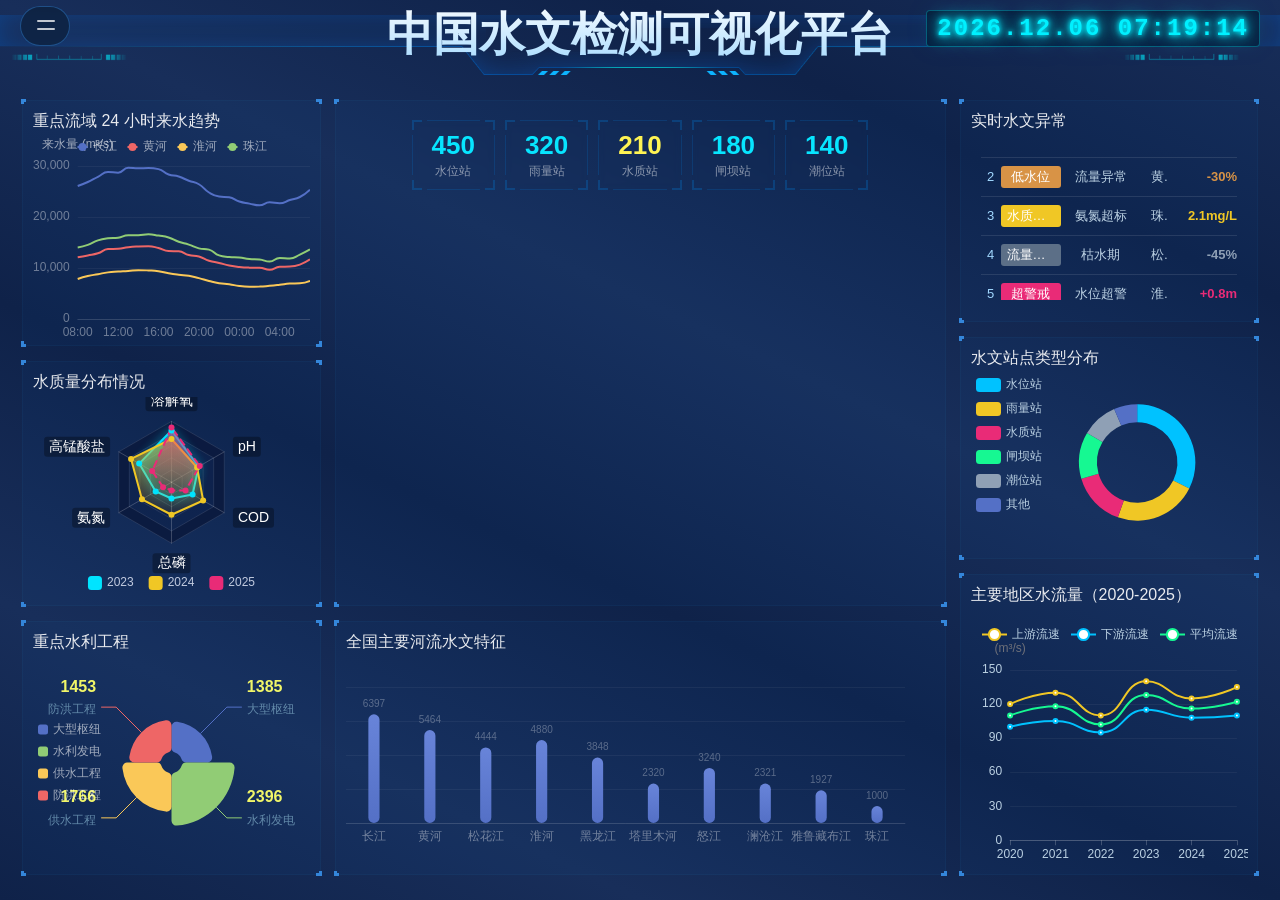
==== src/main/resources/static/index/index.html @ 94a5b851 "全部页面耦合完的项目内容" ====
﻿<!doctype html>
<html>

<head>
    <meta charset="utf-8">
    <meta content="width=device-width, initial-scale=1, maximum-scale=1.2, user-scalable=no" name="viewport">
    <meta http-equiv="X-UA-Compatible" content="IE=edge" />
    <title>中国水文检测可视化平台</title>


        <link rel="stylesheet" href="css/style.css">
</head>
        <body>
<!--            <div class="videobg style1">-->
<!--                <video id="video" src="images/2.mp4" style="width: 100%; height:100%;" autoplay=""-->
<!--                       muted="" loop=""></video>-->
<!--            </div>-->

            <div class="head">
                <h1>中国水文检测可视化平台</h1>
                <!-- Top-left collapsible nav (horizontal) -->
                <div class="dash-nav" aria-label="Dashboard navigation">
                    <input id="dashNavToggle" type="checkbox" />
                    <span></span>
                    <span></span>

                <ul>
                    <li><a href="../waterproject/waterproject.html" data-title="水利工程" title="水利工程" aria-label="水利工程"><span class="nav-icon">🏗️</span><span class="nav-text">水利工程</span></a></li>
                    <li><a href="../waterlevel/waterlevel.html" data-title="水位动态监测" title="水位动态监测" aria-label="水位动态监测"><span class="nav-icon">🌊</span><span class="nav-text">水位动态监测</span></a></li>
                    <li><a href="../prediction/prediction.html" data-title="水位测模型" title="AI预测模型" aria-label="水位预测模型"><span class="nav-icon">🤖</span><span class="nav-text">水位预测</span></a></li>
                    <li><a href="../floodcontrol/Flood_Control_And_Drought_Relief.html" data-title="防汛抗旱" title="防汛抗旱" aria-label="防汛抗旱"><span class="nav-icon">🛡️</span><span class="nav-text">防汛抗旱</span></a></li>
                </ul>
                </div>

                <div class="time" id="time">2024.12.12 12:00:00</div>
            </div>
            <div class="mainbox">
                <div id="map_container"></div>
                <ul class="clearfix" style="height: 100%;">
                    <li>
                        <div class="boxall " style="height: calc(33% - 15px)">
                            <div class="tit01">
                                重点流域 24 小时来水趋势
                                
                            </div>
                            <div class="boxnav" id="echarts1"></div>
                            <div class="boxfoot"></div>
                        </div>
                        <div class="boxall " style="height: calc(33% - 15px);">
                            <div class="tit01">水质量分布情况</div>
                            <div class="boxnav" id="leida"></div>
                            <div class="boxfoot"></div>
                        </div>
                        <div class="boxall " style="height: calc(34% - 15px);">
                            <div class="tit01">重点水利工程</div>
                            <div class="boxnav" id="echarts3"></div>
                            <div class="boxfoot"></div>
                        </div>
                    </li>
                    <li>
                        <div class="boxall " style="height: calc(66% - 15px); padding: 0;">
                            <div class="boxnav" id="map" style="height: 100%"></div>
                            <div class="boxfoot"></div>
                        </div>

                        <div class="boxall " style="height: calc(34% - 15px);">
                            <div class="tit01">全国主要河流水文特征</div>
                            <div class="boxnav" id="echarts4"></div>
                            <div class="boxfoot"></div>
                        </div>
                    </li>
<!-- 右侧（三个水文模块） -->
<li>
    <!-- 1. 实时水文异常TOP5 -->
    <div class="boxall" style="height: calc(30% - 15px);">
        <div class="tit01">实时水文异常</div>
        <div class="boxnav" style="padding: 15px 10px; overflow: hidden;">
            <div id="anomaly-scroll" class="anomaly-scroll">
            <ul class="top5-ul" id="anomaly-list">
                <!-- 动态填充或静态示例 -->
                <li>
                    <span>1</span>
                    <span class="badge badge-red">↑超警戒</span>
                    <span>水位超警</span>
                    <span>长江汉口站</span>
                    <span class="text-red">+1.52m</span>
                </li>
                <li>
                    <span>2</span>
                    <span class="badge badge-orange">低水位</span>
                    <span>流量异常</span>
                    <span>黄河下游</span>
                    <span class="text-orange">-30%</span>
                </li>
                <li>
                    <span>3</span>
                    <span class="badge badge-yellow">水质超标</span>
                    <span>氨氮超标</span>
                    <span>珠江广州段</span>
                    <span class="text-yellow">2.1mg/L</span>
                </li>
                <li>
                    <span>4</span>
                    <span class="badge badge-gray">流量异常</span>
                    <span>枯水期</span>
                    <span>松花江哈尔滨</span>
                    <span class="text-gray">-45%</span>
                </li>
                <li>
                    <span>5</span>
                    <span class="badge badge-red">↑超警戒</span>
                    <span>水位超警</span>
                    <span>淮河蚌埠</span>
                    <span class="text-red">+0.8m</span>
                </li>
            </ul>
        </div>
        </div>
        <div class="boxfoot"></div>
    </div>

    <!-- 2. 全国水文站点类型分布（高度不变） -->
    <div class="boxall" style="height: calc(30% - 15px);">
        <div class="tit01">水文站点类型分布</div>
        <div class="boxnav" id="huaxing"></div>
        <div class="boxfoot"></div>
    </div>

    <!-- 3. 主要地区水流量（高度增加） -->
    <div class="boxall" style="height: calc(40% - 15px);">
        <div class="tit01">主要地区水流量（2020-2025）</div>
        <div class="boxnav" id="zhexian"></div>
        <div class="boxfoot"></div>
    </div>
</li>

                    
                </ul>
            </div>

            <div class="datatime">
                <ul>
                    <li class="card">
                        <div class="card-arrow">
                            <span></span><span></span><span></span><span></span>
                        </div>
                        <p class="count-waterlevel">0</p><span>水位站</span>
                    </li>
                    <li class="card">
                        <div class="card-arrow">
                            <span></span><span></span><span></span><span></span>
                        </div>
                        <p class="count-rain">0</p><span>雨量站</span>
                    </li>
                    <li class="card">
                        <div class="card-arrow">
                            <span></span><span></span><span></span><span></span>
                        </div>
                        <p class="count-quality">0</p><span>水质站</span>
                    </li>
                    <li class="card">
                        <div class="card-arrow">
                            <span></span><span></span><span></span><span></span>
                        </div>
                        <p class="count-gate">0</p><span>闸坝站</span>
                    </li>
                    <li class="card">
                        <div class="card-arrow">
                            <span></span><span></span><span></span><span></span>
                        </div>
                        <p class="count-tide">0</p><span>潮位站</span>
                    </li>
                </ul>
            </div>
            <script type="text/javascript" src="js/jquery.js"></script>
            <script type="text/javascript" src="js/echarts.min.js"></script>
            <script type="text/javascript" src="js/jquery.liMarquee.js"></script>
            <script src="https://webapi.amap.com/maps?v=2.0&key=acfabaedbc77135c1d7665a5c46faee2&plugin=AMap.DistrictSearch"></script>
            <script type="text/javascript" src="js/js.js"></script>
            <script>
                var t = null;
                var hs
                var ms
                var ss
                var dd
                t = setTimeout(time, 1000); //開始运行
                function time() {
                    clearTimeout(t); //清除定时器
                    dt = new Date();
                    var y = dt.getFullYear();
                    var mt = dt.getMonth() + 1;
                    var day = dt.getDate();
                    var h = dt.getHours(); //获取时
                    var m = dt.getMinutes(); //获取分
                    var s = dt.getSeconds(); //获取秒
                    var t = null;
                    document.getElementById("time").innerHTML = y + "." + Appendzero(mt) + "." + Appendzero(day) + " " + Appendzero(h) + ":" + Appendzero(m) + ":" + Appendzero(s) + "";
                    hs = Appendzero(h)
                    ms = Appendzero(m)
                    ss = Appendzero(s)
                    dd = dt.getDate();
                    function Appendzero(obj) {
                        if (obj < 10) return "0" + "" + obj;
                        else return obj;
                    }
                    t = setTimeout(time, 1000); //设定定时器,循环运行
                }

                // 站点数量由 js/js.js 中 stationTypeData 统一维护，并同步到顶部卡片与“全国水文站点类型分布”模块
// 实时水文异常：滚动播放（向上滚动）
                $(function () {
                    var $box = $('#anomaly-scroll');
                    if ($box.length) {
                        // 防止重复初始化
                        if ($box.hasClass('str_wrap')) {
                            try { $box.liMarquee('destroy'); } catch (e) {}
                        }
                        $box.liMarquee({
                            direction: 'up',
                            loop: -1,
                            scrolldelay: 0,
                            scrollamount: 25,
                            circular: true,
                            drag: true,
                            runshort: true,
                            hoverstop: true
                        });
                    }
                });




                var data = [
                    { name: "成都", val: "415", longitude: "104.019034", latitude: "30.609582" },
                    { name: "东莞", val: "339", longitude: "113.749981", latitude: "23.025519" },
                    { name: "杭州", val: "362", longitude: "120.166582", latitude: "30.323511" },
                    { name: "厦门", val: "377", longitude: "118.087028", latitude: "24.482183" },
                    { name: "深圳", val: "415", longitude: "114.059658", latitude: "21.545662" },
                    { name: "沈阳", val: "155", longitude: "123.470974", latitude: "41.682243" },
                    { name: "西安", val: "260", longitude: "108.926983", latitude: "34.322" },
                    { name: "重庆", val: "195", longitude: "106.54589", latitude: "29.54482" },
                    { name: "广州", val: "0", longitude: "113.271429", latitude: "23.135336" },
                    { name: "郑州", val: "0", longitude: "113.631416", latitude: "34.75344" },
                    { name: "宁波", val: "0", longitude: "121.630844", latitude: "29.866069" },
                    { name: "苏州", val: "0", longitude: "120.592412", latitude: "31.303565" },
                    { name: "武汉", val: "0", longitude: "114.311586", latitude: "30.598467" },
                    { name: "济南", val: "0", longitude: "117.126399", latitude: "36.656554" },
                    { name: "福州", val: "0", longitude: "119.30347", latitude: "26.080429" },
                    { name: "合肥", val: "0", longitude: "117.233441", latitude: "31.826578" },
                    { name: "青岛", val: "0", longitude: "120.389458", latitude: "36.072227" },
                    { name: "南京", val: "0", longitude: "118.802422", latitude: "32.064652" },
                    { name: "天津", val: "0", longitude: "117.208091", latitude: "39.091103" },
                ]
                //11天数据
                // 来水趋势数据由 renderBasinInflowTrend() 动态生成

                

                var mychart1 = echarts.init(document.getElementById('echarts1'));
                var mychart2 = echarts.init(document.getElementById('leida'));
                var mychart3 = echarts.init(document.getElementById('echarts3'));
                var mychart4 = echarts.init(document.getElementById('echarts4'));


                // 重点流域 24 小时来水趋势（长江/黄河/淮河/珠江）
function buildLast24HoursLabels() {
    const labels = [];
    const now = new Date();
    // 对齐到整点
    now.setMinutes(0, 0, 0);
    for (let i = 23; i >= 0; i--) {
        const t = new Date(now.getTime() - i * 60 * 60 * 1000);
        const hh = String(t.getHours()).padStart(2, '0');
        labels.push(hh + ':00');
    }
    return labels;
}

// 生成一组“来水量”演示数据（接入真实接口时，用接口返回的 24 点数组替换即可）
function generateInflowSeries(base, amplitude) {
    const arr = [];
    for (let i = 0; i < 24; i++) {
        const wave = Math.sin((i / 24) * Math.PI * 2) * amplitude;
        const noise = (Math.random() - 0.5) * amplitude * 0.25;
        const v = Math.max(0, Math.round(base + wave + noise));
        arr.push(v);
    }
    return arr;
}

function renderBasinInflowTrend() {
    const xData = buildLast24HoursLabels();

    option1.legend.data = ['长江', '黄河', '淮河', '珠江'];
    option1.xAxis.data = xData;

    option1.yAxis.name = '来水量 (m³/s)';
    option1.yAxis.nameTextStyle = { color: 'rgba(255,255,255,.6)' };
    option1.yAxis.axisLabel = { textStyle: { color: 'rgba(255,255,255,.4)', fontSize: 12 } };

    // 演示数据（你接入真实数据后，把下面 4 行替换为接口返回值即可）
    option1.series[0].name = '长江';
    option1.series[0].data = generateInflowSeries(26000, 3500);

    option1.series[1].name = '黄河';
    option1.series[1].data = generateInflowSeries(12000, 2200);

    option1.series[2].name = '淮河';
    option1.series[2].data = generateInflowSeries(8000, 1600);

    option1.series[3].name = '珠江';
    option1.series[3].data = generateInflowSeries(14000, 2600);

    mychart1.setOption(option1);
}

renderBasinInflowTrend();
// 如需定时刷新（演示）：建议 1-5 分钟一次
// setInterval(renderBasinInflowTrend, 60 * 1000);

// 水质量分布情况（雷达图）
var optionLeida = {
    color: ['#00E4FF', '#F0C725', '#E92B77'],
    tooltip: {
        trigger: 'item',
        backgroundColor: 'rgba(12, 26, 63, 0.9)',
        borderColor: '#00E4FF',
        textStyle: { color: '#fff' }
    },
    legend: {
        show: true,
        bottom: 5,
        itemWidth: 14,
        itemHeight: 14,
        itemGap: 15,
        textStyle: { color: '#c1cadf', fontSize: 12 },
        data: ['2023', '2024', '2025']
    },
    radar: {
        radius: '60%',
        center: ['50%', '42%'],
        nameGap: 10,
        indicator: [
            { name: '溶解氧', max: 10 },
            { name: '高锰酸盐', max: 15 },
            { name: '氨氮', max: 5 },
            { name: '总磷', max: 1.5 },
            { name: 'COD', max: 30 },
            { name: 'pH', max: 14 }
        ],
        name: {
            textStyle: {
                color: '#fff',
                backgroundColor: 'rgba(0,0,0,0.3)',
                borderRadius: 3,
                padding: [3, 5],
                fontSize: 14
            }
        },
        splitArea: {
            show: true,
            areaStyle: { color: ['rgba(12, 26, 63, 0.9)', 'rgba(12, 26, 63, 0.7)', 'rgba(12, 26, 63, 0.5)', 'rgba(12, 26, 63, 0.3)'] }
        },
        splitLine: { lineStyle: { color: 'rgba(255, 255, 255, 0.1)', width: 1 } },
        axisLine: { lineStyle: { color: 'rgba(255, 255, 255, 0.2)' } }
    },
    series: [{
        name: '水质量分布',
        type: 'radar',
        symbol: 'circle',
        symbolSize: 6,
        data: [
            {
                value: [8.5, 9.2, 1.5, 0.4, 12, 7.2],
                name: '2023',
                areaStyle: {
                    normal: {
                        color: new echarts.graphic.LinearGradient(0, 0, 0, 1, [
                            { offset: 0, color: 'rgba(0, 228, 255, 0.8)' },
                            { offset: 1, color: 'rgba(0, 228, 255, 0.1)' }
                        ])
                    }
                },
                lineStyle: { normal: { color: '#00E4FF', width: 2, shadowColor: '#00E4FF', shadowBlur: 10 } }
            },
            {
                value: [7.1, 11.5, 2.8, 0.8, 18, 6.8],
                name: '2024',
                areaStyle: {
                    normal: {
                        color: new echarts.graphic.LinearGradient(0, 0, 0, 1, [
                            { offset: 0, color: 'rgba(240, 199, 37, 0.8)' },
                            { offset: 1, color: 'rgba(240, 199, 37, 0.1)' }
                        ])
                    }
                },
                lineStyle: { normal: { color: '#F0C725', width: 2 } }
            },
            {
                value: [9.0, 5.5, 0.8, 0.2, 8, 7.5],
                name: '2025',
                areaStyle: {
                    normal: {
                        color: new echarts.graphic.LinearGradient(0, 0, 0, 1, [
                            { offset: 0, color: 'rgba(233, 43, 119, 0.8)' },
                            { offset: 1, color: 'rgba(233, 43, 119, 0.1)' }
                        ])
                    }
                },
                lineStyle: { normal: { color: '#E92B77', width: 2, type: 'dashed' } }
            }
        ]
    }]
};

mychart2.setOption(optionLeida);

// 套餐消费分布

                option2.series[0].data = [
                    { value: 1385, name: '大型枢纽' },
                    { value: 2396, name: '水利发电' },
                    { value: 1766, name: '供水工程' },
                    { value: 1453, name: '防洪工程' },
                ]
                mychart3.setOption(option2);

                // 全国主要河流水文特征
                option4.xAxis.data = ["长江", "黄河", "松花江", "淮河", "黑龙江", "塔里木河", "怒江", "澜沧江", "雅鲁藏布江", "珠江"]

                // tooltip 扩展信息
                var riverMeta4 = [
                {
                                "流域面积": "180万km²",
                                "年径流量": "9776亿m³",
                                "年均流量": "30480m³/s",
                                "主要支流": "49条"
                },
                {
                                "流域面积": "79.5万km²",
                                "年径流量": "580亿m³",
                                "年均流量": "1840m³/s",
                                "主要支流": "220条"
                },
                {
                                "流域面积": "55.72万km²",
                                "年径流量": "762亿m³",
                                "年均流量": "2530m³/s",
                                "主要支流": "86条"
                },
                {
                                "流域面积": "27万km²",
                                "年径流量": "621亿m³",
                                "年均流量": "1110m³/s",
                                "主要支流": "21条"
                },
                {
                                "流域面积": "89.1万km²",
                                "年径流量": "3465亿m³",
                                "年均流量": "10900m³/s",
                                "主要支流": "221条"
                },
                {
                                "流域面积": "19.8万km²",
                                "年径流量": "205亿m³",
                                "年均流量": "650m³/s",
                                "主要支流": "144条"
                },
                {
                                "流域面积": "13.78万km²",
                                "年径流量": "689亿m³",
                                "年均流量": "2185m³/s",
                                "主要支流": "6条"
                },
                {
                                "流域面积": "16.5万km²",
                                "年径流量": "740亿m³",
                                "年均流量": "2410m³/s",
                                "主要支流": "41条"
                },
                {
                                "流域面积": "24万km²",
                                "年径流量": "1654亿m³",
                                "年均流量": "5240m³/s",
                                "主要支流": "5条"
                },
                {
                                "流域面积": "44.2万km²",
                                "年径流量": "3360亿m³",
                                "年均流量": "10650m³/s",
                                "主要支流": "6条"
                }
];

                option4.tooltip = option4.tooltip || {};
                option4.tooltip.formatter = function (params) {
                    // params: axis trigger -> array
                    var p = params && params[0] ? params[0] : params;
                    var idx = (p && p.dataIndex != null) ? p.dataIndex : 0;
                    var name = p && p.name != null ? p.name : (option4.xAxis.data[idx] || '');
                    var length = (p && p.value != null) ? p.value : '-';
                    var info = riverMeta4[idx] || {};
                    return name
                        + '<br/>长度：' + length+'km'
                        + '<br/>流域面积：' + (info['流域面积'] ?? '—')
                        + '<br/>年径流量：' + (info['年径流量'] ?? '—')
                        + '<br/>年均流量：' + (info['年均流量'] ?? '—')
                        + '<br/>主要支流：' + (info['主要支流'] ?? '—');
                };
                option4.series[0].data = [6397, 5464, 4444, 4880, 3848, 2320, 3240, 2321, 1927, 1000]
                mychart4.setOption(option4);

                window.addEventListener("resize", function () {
                    mychart1.resize();
                    mychart2.resize();
                    mychart3.resize();
                    mychart4.resize();
                });

                //初始化地图
                var map = new AMap.Map('map', {
                    zoom: 4,
                    viewMode: '3D',
                    pitch: 20,
                    mapStyle: "amap://styles/darkblue",
                    skyColor: '#151516',
                    features: ['bg', 'road', 'point'],
                    center: [105.266234, 37.473396],
                });





                // --- 添加 OpenWeatherMap 实时降雨瓦片图层 ---
var owmApiKey = '363f246a3b84b81cfa755afa1e607e03';  // 和当前页面相同的免费API Key

var rainLayer = new AMap.TileLayer({
    getTileUrl: function(x, y, z) {
        return 'https://tile.openweathermap.org/map/precipitation/' + z + '/' + x + '/' + y + '.png?appid=' + owmApiKey;
    },
    zIndex: 10,          // 确保在行政区划之上，但低于其他标注
    opacity: 0.4,       // 透明度适中，避免遮挡太多
    tileSize: 256
});

// 将降雨图层添加到地图
rainLayer.setMap(map);

// --- 添加降雨图例（和当前页面一致） ---
addRainLegend();

// 辅助函数：添加降雨图例
function addRainLegend() {
    var legendHtml = `
        <div class="rain-legend">
            <div class="legend-title">实时降雨量 (mm/h)</div>
            <div class="legend-item"><span style="background:#00bfff"></span> 小雨 (0.1 ~ 2)</div>
            <div class="legend-item"><span style="background:#00ff00"></span> 中雨 (2 ~ 8)</div>
            <div class="legend-item"><span style="background:#ffff00"></span> 大雨 (8 ~ 30)</div>
            <div class="legend-item"><span style="background:#ff8000"></span> 暴雨 (30 ~ 50)</div>
            <div class="legend-item"><span style="background:#ff0000"></span> 大暴雨 (>50)</div>
            <div class="legend-item"><span style="background:transparent"></span> 无雨</div>
        </div>
    `;
    // 避免重复添加
    if ($('#map .rain-legend').length === 0) {
        $('#map').append(legendHtml);  // 注意：这里用你的地图容器 ID，例如 #map
    }
}

                


// ============ Province click -> dashboard refresh (frontend only) ============
// Store polygons by province adcode so we can highlight the selected province.
var provincePolygonMap = {};   // { [adcode]: AMap.Polygon[] }
var selectedProvinceAdcode = null;

var provinceDefaultStyle = {
    fillOpacity: 0,
    strokeColor: '#0091ea',
    strokeWeight: 1,
    strokeOpacity: 0.6
};
var provinceHoverStyle = {
    fillOpacity: 0.4,
    strokeColor: '#ffffff',
    strokeWeight: 2,
    strokeOpacity: 0.9
};
var provinceSelectedStyle = {
    fillOpacity: 0.55,
    strokeColor: '#00e1ff',
    strokeWeight: 3,
    strokeOpacity: 1
};

function applyStyleToProvince(adcode, styleObj) {
    var list = provincePolygonMap[adcode] || [];
    for (var i = 0; i < list.length; i++) {
        list[i].setOptions(styleObj);
    }
}

function selectProvince(adcode, provinceName) {
    if (!adcode) return;

    // reset previous selection
    if (selectedProvinceAdcode && selectedProvinceAdcode !== adcode) {
        applyStyleToProvince(selectedProvinceAdcode, provinceDefaultStyle);
    }

    selectedProvinceAdcode = adcode;
    applyStyleToProvince(adcode, provinceSelectedStyle);

    // Trigger the right-side modules refresh (handled by frontend calling backend API)
    if (window.ProvinceDashboard && typeof window.ProvinceDashboard.loadProvinceData === 'function') {
        window.ProvinceDashboard.loadProvinceData({ adcode: adcode, name: provinceName });
    } else {
        console.warn('ProvinceDashboard.loadProvinceData not found (js/js.js not patched or not loaded).');
    }
}
// ============================================================================

// 1. 初始化行政区查询对象（保持不变）
var districtSearch = new AMap.DistrictSearch({
    subdistrict: 1,  // 返回下一级行政区
    extensions: 'all',
    level: 'country'
});

// 2. 查询中国，获取所有省份
districtSearch.search('中华人民共和国', function(status, result) {
    if (status === 'complete') {
        var provinces = result.districtList[0].districtList || [];
        console.log('总共获取到 ' + provinces.length + ' 个省级行政区');

        var index = 0;
        function loadNextProvince() {
            if (index >= provinces.length) {
                console.log('所有省份加载完成');
                return;
            }

            var provinceName = provinces[index].name;
            console.log('正在加载：' + provinceName + ' (' + (index+1) + '/' + provinces.length + ')');

            drawProvince(provinceName, function(success) {
                index++;
                // 每加载完一个，等待 800ms ~ 1200ms 再请求下一个（避免限流）
                setTimeout(loadNextProvince, success ? 800 : 2000); // 失败时等更久
            });
        }

        // 开始加载
        loadNextProvince();
    } else {
        console.error('获取全国省份列表失败', status, result);
    }
});

// 3. 绘制单个省份（增加错误处理和回调）
function drawProvince(provinceName, callback) {
    var provSearch = new AMap.DistrictSearch({
        subdistrict: 0,
        extensions: 'all',
        level: 'province'
    });

    provSearch.search(provinceName, function(status, result) {
        var success = false;

        if (status === 'complete' && result.districtList && result.districtList.length > 0) {
            var bounds = result.districtList[0].boundaries;
            if (bounds && bounds.length > 0) {
                for (var i = 0; i < bounds.length; i++) {
                    var adcode = (result.districtList[0] && result.districtList[0].adcode) ? result.districtList[0].adcode : '';
                    var polygon = new AMap.Polygon({
                        strokeWeight: 1,
                        path: bounds[i],
                        fillOpacity: 0,
                        fillColor: '#00e1ff',
                        strokeColor: '#0091ea',
                        strokeOpacity: 0.6,
                        bubble: true,
                        cursor: 'pointer'
                    });

                    // attach province identity for click + hover logic
                    polygon.setExtData({ adcode: adcode, name: provinceName });

                    // cache polygons of the same province
                    if (!provincePolygonMap[adcode]) provincePolygonMap[adcode] = [];
                    provincePolygonMap[adcode].push(polygon);

                    // 鼠标悬停发光效果（若已选中，则保持选中高亮）
                    polygon.on('mouseover', function(e) {
                        var ext = e.target.getExtData() || {};
                        if (ext.adcode && ext.adcode === selectedProvinceAdcode) {
                            e.target.setOptions(provinceSelectedStyle);
                        } else {
                            e.target.setOptions(provinceHoverStyle);
                        }
                    });

                    polygon.on('mouseout', function(e) {
                        var ext = e.target.getExtData() || {};
                        if (ext.adcode && ext.adcode === selectedProvinceAdcode) {
                            e.target.setOptions(provinceSelectedStyle);
                        } else {
                            e.target.setOptions(provinceDefaultStyle);
                        }
                    });

                    // 点击：选中省份 + 通知右侧模块刷新
                    polygon.on('click', function(e) {
                        var ext = e.target.getExtData() || {};
                        selectProvince(ext.adcode, ext.name);
                    });

                    map.add(polygon);
}
                success = true;
                console.log(provinceName + ' 加载成功');
            }
        } else {
            console.warn(provinceName + ' 加载失败:', status, result);
        }

        // 无论成功与否都执行回调
        if (callback) {
            callback(success);
        }
    });
}




            </script>
        </body>

</html>
---- src/main/resources/static/index/css/style.css ----
@charset "utf-8";
*{
	-webkit-box-sizing: border-box;
	-moz-box-sizing: border-box;
	box-sizing: border-box}
*,body{padding:0px;	margin:0px; }
body{ background: linear-gradient(25deg, #0f2249,#182e5a 20%,#0f2249 40%,#182e5a 60%,#0f2249 80%,#182e5a 100%);color:#fff; font-family:"PingFang SC","Lantinghei SC","Microsoft YaHei","HanHei SC","Helvetica Neue","Open Sans",Arial,"Hiragino Sans GB","微软雅黑",STHeiti,"WenQuanYi Micro Hei",SimSun,sans-serif; }
li{ list-style-type:none;}
i{ margin:0px; padding:0px; text-indent:0px;}
img{ border:none; max-width: 100%;}
a{ text-decoration:none; color:#399bff;}
a.active,a:focus{ outline:none!important; text-decoration:none;}
ol,ul,p,h1,h2,h3,h4,h5,h6{ padding:0; margin:0}
a:hover{ color:#06c; text-decoration: none!important}
i,em{font-style: normal;}

.clearfix:after, .clearfix:before {
	display: table;
	content: " "
}
 .clearfix:after {
	clear: both
}
.pulll_left{float:left;}
.pulll_right{float:right;}
/*谷哥滚动条样式*/
  ::-webkit-scrollbar {width:10px;height:5px;position:absolute}
  ::-webkit-scrollbar-thumb {background-color:#5bc0de; border-radius: 10px;}
  ::-webkit-scrollbar-track {background-color:transparent}

html,body {	width: 100%;height: 100%;margin: 0;	padding: 0;  overflow: hidden}
.videobg{ position: fixed;; width: 100%; height: 100%; left: 0; top: 0; 
background: #000;background:-webkit-radial-gradient(50% 10%,farthest-corner, #09152a 0%, #09152a 50%,#090d1b,#000);}
.videobg video{ object-fit: cover; filter:blur(2px); opacity: .05;filter: progid:DXImageTransform.Microsoft.Blur(PixelRadius='5'); position: relative; }

.time {
    position: absolute;
    right: 20px;
    top: 10px;
    font-family: "Courier New", Consolas, monospace; /* 等宽字体更科技 */
    font-size: 24px;                /* 保持原有大小感 */
    font-weight: bold;
    color: #00f0ff;                 /* 青色主调 */
    text-shadow: 
        0 0 5px #00f0ff,
        0 0 10px #00f0ff,
        0 0 20px #00f0ff,
        0 0 30px #00f0ff80;         /* 强烈霓虹辉光 */
    letter-spacing: 2px;            /* 字符间距更科幻 */
    padding: 4px 10px;
    border: 1px solid rgba(0, 240, 255, 0.3);
    border-radius: 4px;
    background: rgba(0, 20, 40, 0.6); /* 半透明深蓝底 */
    backdrop-filter: blur(4px);     /* 磨砂玻璃效果（现代浏览器支持） */
    animation: neonPulse 2.5s infinite alternate;
}

/* 呼吸辉光动画 */
@keyframes neonPulse {
    from {
        text-shadow: 
            0 0 5px #00f0ff,
            0 0 10px #00f0ff,
            0 0 20px #00f0ff,
            0 0 30px #00f0ff80;
        box-shadow: 0 0 10px rgba(0, 240, 255, 0.4);
    }
    to {
        text-shadow: 
            0 0 10px #00f0ff,
            0 0 20px #00f0ff,
            0 0 40px #00f0ff,
            0 0 60px #00f0ffaa;
        box-shadow: 0 0 20px rgba(0, 240, 255, 0.7);
    }
}
.head{ height:90px;  background: url(../images/title.png) no-repeat center center; background-size: 100% auto; position: relative; z-index: 12;}
.head h1{ color:#f6fbff; text-align: center; font-size: 46px; line-height:70px;  font-family: "Microsoft YaHei";display: flex; justify-content: center; align-items: center;
	background: linear-gradient(180deg,#fdfeff, #9fd8ff);background-size: cover;-webkit-background-clip: text;background-clip: text;-webkit-text-fill-color: transparent;text-fill-color: transparent;}
.head  span{ color:#a1d8ff; letter-spacing: 5px; font-weight: bold; text-align: center; font-size: 18px; position: absolute; width: 100%; left: 0; bottom: -8px; line-height: 1;}
.head img{ width: 50px; margin-right: 10px ;}
html,body{height: 100%;}
.mainbox{ height:calc(100% - 90px); padding: 10px;}
.mainbox>ul{ height: 100%; padding: 0 5px;}
.mainbox>ul>li{ float: left; padding: 0 7px;height: 100%;}
.mainbox>ul>li:nth-child(1){ width: 25%}
.mainbox>ul>li:nth-child(2){ width: 50%}
.mainbox>ul>li:nth-child(3){ width: 25%}

.boxall{ border: 1px solid rgba(52, 152, 218, 0.05); background: rgba(0, 104, 190, 0.05); padding:5px 10px 10px 10px; position: relative; margin-bottom: 15px; z-index: 12;}
.boxall:before,
.boxall:after{ position:absolute; width: .15rem; height: .15rem; content: "";  border-top: 3px solid #3486da; top: -2px;}
.boxall:before,.boxfoot:before{border-left: 3px solid #3486da;left:-2px;}
.boxall:after,.boxfoot:after{border-right: 3px solid #3486da; right: -2px;}

.boxnav { height: calc(100% - 26px);}
.boxfoot{ position:absolute; bottom: 0; width: 100%; left:0;}
.boxfoot:before,
.boxfoot:after{ position:absolute; width: .15rem; height: .15rem;  content: "";border-bottom:3px solid #3486da; bottom:-2px;}

.tit01{
	/* background: linear-gradient(to right,rgba(48,82,174,0),rgba(48,82,174, 0.1),rgba(48,82,174,0));  */
	color: rgba(255,255,255,.9); font-size:16px; padding: 0 ; line-height: 30px;position: relative; z-index: 12; display: flex; justify-content: space-between;}
/* 
 .tabs{ display: flex; }
 .tabs a{ display: flex; color: rgba(255,255,255,.55); font-size: 12px; margin-left: 10px; border-bottom: 1px solid transparent;}
 .tabs a.active{color: #38b3ff;  border-bottom: 1px solid #38b3ff;} */

 .titright{position: relative; }
.titright span{ font-size: 14px;color: rgba(255,255,255,.6); }
.titright div{  position: absolute;  background: #000; display: none; width: 150%; right: 0; border-radius: 5px;  padding: 10px;}
/* .titright:hover div{ display: block!important;} */
.titright div ul{ display: flex; flex-wrap: wrap;}
.titright div li{ cursor: pointer; border-bottom: 1px solid rgba(255,255,255,.1); font-size: 13px; width: 50%; text-align: center;}
.titright div li.active{ color: #399bff;}
 .map{ height: 100%;  position: relative;}
 
@media (max-width: 990px){
}
.markers span::after,
.markers span::before{ position: absolute;  content: "";background: rgba(0, 162, 255, 0.5); border-radius: 100px; transform: scale(0);opacity: 0;}

/* .markers::before {
    position: absolute;
    width: 10px;
    height: 10px;
    background: rgb(0, 162, 255);
    transform: rotate(45deg);
    content: "";
    bottom: -3px;
    left: calc(50% - 5px);
} */

.markers i{  font-size: 12px; font-style: normal;white-space: nowrap; position: relative; z-index: 100;}
.markers i:nth-child(2){ color: #fff;  font-size: 18px; line-height: 1; padding-bottom: 4px;;}
.markers span{ border-radius: 100px; width: 48px; height: 48px;  display: flex; flex-direction: column; justify-content: center; align-items: center; margin: 0 auto; 
	background: rgb(0, 162, 255);  position: relative;
}
.markers2{ pointer-events: none;}
.markers2 span{ width: 14px; height: 14px; background: none; border: 7px solid rgba(0, 153, 255, 0.75); pointer-events: none;}
.markers.active span::after{ width: 300%; height: 300%;animation: fadein 2s  infinite linear; }
.markers.active span::before{width:300%; height:300%;animation: fadein 2s 1s infinite linear;}
@keyframes fadein {
	0%{transform: scale(.33); opacity: 0;}
	50%{transform: scale(.66); opacity: 1;}
	100%{transform: scale(1); opacity: 0;}
   }
   .amap-logo,.amap-copyright{ display: none!important;}

   .datatime{ position: absolute; text-align: center; width: 50%; top: 120px; left: 25%; z-index: 1000; pointer-events: none;}
.datatime>p{ padding: 10px 0 0 0;}
.datatime ul { display: flex; justify-content: center;}

.datatime ul li{ padding: 10px 20px; margin: 0 5px;}
.datatime ul li span{ opacity: .5; font-size: 12px;}
.datatime ul li p{ font-size: 26px; font-family: Arial, Helvetica, sans-serif; font-weight: bold; color: #07e5ff;}
.datatime ul li:nth-child(3) p{ color: #fff453;}

:root {
	--bs-border-color: rgba(0, 134, 237, 0.5);
}
.card { margin-top: 15px;
	backdrop-filter: blur(3px);
	position: relative;
	border: none;
 }
 
 
 .card:after, .card:before {
	content: "";
	position: absolute;
 }
 .card:not(.border-0):before {
	left: 15px;
	right: 15px;
	top: 0;
	bottom: 0;
	border-top: 1px solid var(--bs-border-color);
	border-bottom: 1px solid var(--bs-border-color);
	opacity: .35; pointer-events: none;
 }
 .card:not(.border-0):after {
	top: 15px;
	bottom: 15px;
	left: 0;
	right: 0;
	opacity: .35;
	pointer-events: none;
	border-left: 1px solid var(--bs-border-color);
	border-right: 1px solid var(--bs-border-color);
 }
 
 .card .card-arrow {
	pointer-events: none;
	position: absolute;
	top: 0;
	left: 0;
	right: 0;
	bottom: 0;
 }
 .card .card-arrow span{ width: 10px; height: 10px; position: absolute;}
 .card .card-arrow span:nth-child(1){ left: 0; top: 0; border-left: 2px solid var(--bs-border-color); border-top: 2px solid var(--bs-border-color);}
 .card .card-arrow span:nth-child(2){ right: 0; top: 0; border-right: 2px solid var(--bs-border-color); border-top: 2px solid var(--bs-border-color);}
 .card .card-arrow span:nth-child(3){ left: 0; bottom: 0; border-left: 2px solid var(--bs-border-color); border-bottom: 2px solid var(--bs-border-color);}
 .card .card-arrow span:nth-child(4){ right: 0; bottom: 0; border-right: 2px solid var(--bs-border-color); border-bottom: 2px solid var(--bs-border-color);}
 
 .citylist{ overflow-y: scroll; margin-right: -10px; padding-right: 10px; display: none;}
 /* .citylist ul{display: none;}
 .citylist ul:first-child{display: block;} */
 .citylist li{ padding: 10px 0;}
 .citylist li p{ color: rgba(255,255,255,.8); font-size: 15px;}
 .citylist li span{font-size: 12px; opacity: .3;}
 .citylist li:nth-child(odd){ background: linear-gradient(to right,rgba(255,255,255,0),rgba(94, 182, 255, 0.05),rgba(255,255,255,0));}

 
/*Plugin CSS*/
.str_wrap {
	overflow:hidden;
	width:100%;
	position:relative;
	-moz-user-select: none;
	-khtml-user-select: none;
	user-select: none;  
	white-space:nowrap;
}


.str_move { 
	white-space:nowrap;
	position:absolute; 
	top:0; 
	left:0;
	cursor:move;
}
.str_move_clone {
	display:inline-block;
	vertical-align:top;
	position:absolute; 
	left:100%;
	top:0;
}
.str_vertical .str_move_clone {
	left:0;
	top:100%;
}
.str_down .str_move_clone {
	left:0;
	bottom:100%;
}
.str_vertical .str_move,
.str_down .str_move {
	white-space:normal;
	width:100%;
}
.str_static .str_move,
.no_drag .str_move,
.noStop .str_move{
	cursor:inherit;
}
.str_wrap img {
	max-width:none !important;	
}

.payment-time{
	padding-right: 10px;
}
/* 实时异常TOP5 样式 */
.top5-ul {
    list-style: none;
    padding: 0;
    margin: 0;
    font-size: 13px;
    color: #bad0e2;
}

.top5-ul li {
    display: flex;
    align-items: center;
    padding: 8px 0;
    border-bottom: 1px solid rgba(255,255,255,0.1);
    /* transition: background 0.3s; */
}

.top5-ul li:hover {
    background: rgba(94, 182, 255, 0.1);
}

.top5-ul li span {
    white-space: nowrap;
    overflow: hidden;
    text-overflow: ellipsis;
}

.top5-ul li span:nth-child(1) { width: 20px; text-align: center; color: #a1d8ff; }
.top5-ul li span:nth-child(2) { width: 60px; text-align: center; padding: 2px 6px; border-radius: 3px; color: #fff; }
.top5-ul li span:nth-child(3) { width: 80px; text-align: center; }
.top5-ul li span:nth-child(4) { flex: 1; padding: 0 10px; }
.top5-ul li span:nth-child(5) { width: 70px; text-align: right; font-weight: bold; }

/* 颜色类 */
.badge-red    { background: #e92b77; }
.badge-orange { background: #d89346; }
.badge-yellow { background: #f0c725; color: #333; }
.badge-gray   { background: #5c6f87; }
.text-red     { color: #e92b77; }
.text-orange  { color: #d89346; }
.text-yellow  { color: #f0c725; }
.text-gray    { color: #8fa0b5; }




/* 实时水文异常：滚动容器 */
.anomaly-scroll{height: 100%; overflow: hidden;}



/* 降雨图例样式 */
.rain-legend {
    position: absolute;
    bottom: 20px;
    right: 20px;
    background: rgba(13, 32, 60, 0.8);
    border: 1px solid #1c5ab3;
    padding: 10px;
    border-radius: 4px;
    color: #fff;
    font-size: 12px;
    z-index: 999; /* 确保在地图之上 */
    box-shadow: 0 0 10px rgba(0,0,0,0.5);
}

.legend-title {
    font-weight: bold;
    margin-bottom: 5px;
    color: #00c2ff;
    text-align: center;
}

.legend-item {
    display: flex;
    align-items: center;
    margin-bottom: 3px;
    line-height: 16px;
}

.legend-item span {
    display: inline-block;
    width: 30px;
    height: 12px;
    margin-right: 8px;
    border-radius: 2px;
}

/* ================================
   Left-top Horizontal Collapsible Navbar (Dashboard)
   ================================ */
.dash-nav{
  position: absolute;
  left: 20px;
  top: 6px;            /* 与 .time 的 top:10px 对齐 */
  z-index: 30;

  display: flex;
  align-items: center;
  justify-content: center;

  padding: 5px 10px;
  border-radius: 50px;
  background: rgba(13, 32, 60, 0.75);
  border: 1px solid rgba(52, 134, 218, 0.45);
  backdrop-filter: blur(6px);
}

/* 点击区域：透明 checkbox（沿用模版思路） */
.dash-nav input{
  width: 28px;
  height: 28px;
  cursor: pointer;
  opacity: 0;
}

/* 汉堡线条（两条 span） */
.dash-nav span{
  position: absolute;
  left: 16px;
  top: calc(50% - 6px);
  width: 18px;
  height: 2px;
  border-radius: 15px;
  background: rgba(255,255,255,0.75);
  pointer-events: none;
  transition: transform 0.3s ease-in-out, top 0.3s ease-in-out 0.3s;
}
.dash-nav span:nth-child(3){
  top: calc(50% + 2px);
}

/* 关键：横向伸缩（ul 宽度从 0 展开到固定宽度） */
.dash-nav ul{
  display: flex;
  align-items: center;
  justify-content: flex-start;
  gap: 0;
  padding: 0;

  width: 0;                 /* 收起时宽度为 0 */
  overflow: hidden;
  white-space: nowrap;
  transition: width 0.5s;
}

.dash-nav ul li{
  list-style: none;
  margin: 0;
}
.dash-nav ul li a{
  text-decoration: none;
  display: flex;
  align-items: center;
  justify-content: center;
  width: 28px;
  height: 28px;
  font-size: 18px;
  font-weight: 700;
  color: rgba(255,255,255,0.85);
  position: relative;
  line-height: 1;

  transition: transform 260ms cubic-bezier(.2,.8,.2,1), filter 260ms cubic-bezier(.2,.8,.2,1);
  will-change: transform;
}

/* 展开后只显示图标，名称用于悬浮提示 */
.dash-nav ul li a .nav-text{ display: none; }
.dash-nav ul li a .nav-icon{ display: inline-flex; align-items: center; justify-content: center; }

/* 悬浮显示页面名称（展开时把 ul 的 overflow 打开，避免被截断） */
.dash-nav ul li a[data-title]:hover::after{
  content: attr(data-title);
  position: absolute;
  top: calc(100% + 8px);
  left: 50%;
  transform: translateX(-50%);
  padding: 4px 8px;
  border-radius: 8px;
  background: rgba(13, 32, 60, 0.92);
  border: 1px solid rgba(52, 134, 218, 0.45);
  font-size: 12px;
  color: rgba(255,255,255,0.92);
  white-space: nowrap;
  z-index: 9999;
  pointer-events: none;
  box-shadow: 0 0 10px rgba(0,0,0,0.35);
}
.dash-nav ul li a[data-title]:hover::before{
  content: "";
  position: absolute;
  top: calc(100% + 2px);
  left: 50%;
  transform: translateX(-50%);
  width: 0;
  height: 0;
  border-left: 6px solid transparent;
  border-right: 6px solid transparent;
  border-bottom: 6px solid rgba(52, 134, 218, 0.45);
  z-index: 10000;
  pointer-events: none;
}

/* 修复：原有 .dash-nav span 样式会影响导航图标的 <span>，导致出现白色横杠 */
.dash-nav ul li a .nav-icon,
.dash-nav ul li a .nav-text{
  position: static;
  left: auto;
  top: auto;
  width: auto;
  height: auto;
  background: none;
  transform: none;
  transition: none;
}
.dash-nav ul li a:hover{
  color: #07e5ff;
}

/* 展开宽度：按 4 个按钮给到更合适的宽度（可再调） */
.dash-nav input:checked ~ ul{
  width: 220px;
  overflow: visible;
  justify-content: space-between;
  padding: 0 12px;
}

/* 展开后：汉堡变 X（沿用你模版的动画逻辑） */
.dash-nav input:checked ~ span:nth-child(2){
  top: calc(50% - 1px);
  transform: rotate(-45deg);
  background: #07e5ff;
  transition: top 0.3s ease-in-out, transform 0.3s ease-in-out 0.3s;
}
.dash-nav input:checked ~ span:nth-child(3){
  top: calc(50% - 1px);
  transform: rotate(45deg);
  background: #07e5ff;
  transition: top 0.3s ease-in-out, transform 0.3s ease-in-out 0.3s;
}

/* 窄屏兜底：避免撑爆 */
@media (max-width: 1200px){
  .dash-nav input:checked ~ ul{ width: 180px; }
  .dash-nav ul li a{ font-size: 14px; }
}


/* Q弹交互动效：鼠标覆盖/离开时有弹性反馈 */
.dash-nav ul li a:hover{
  transform: translateY(-2px) scale(1.12);
  filter: drop-shadow(0 6px 10px rgba(0,0,0,0.35));
}
.dash-nav ul li a:active{
  transform: translateY(0) scale(0.96);
  filter: drop-shadow(0 2px 6px rgba(0,0,0,0.25));
}
.dash-nav ul li a:focus-visible{
  outline: 2px solid rgba(52, 134, 218, 0.65);
  outline-offset: 2px;
  border-radius: 10px;
}

.dash-nav ul li a:hover .nav-icon{
  animation: navPop 420ms cubic-bezier(.2,.8,.2,1);
}

@keyframes navPop{
  0%   { transform: scale(1); }
  35%  { transform: scale(1.35); }
  65%  { transform: scale(0.95); }
  100% { transform: scale(1.12); }
}

/* 无动画偏好：尊重系统设置 */
@media (prefers-reduced-motion: reduce){
  .dash-nav ul li a{ transition: none !important; }
  .dash-nav ul li a:hover{ transform: none !important; filter: none !important; }
  .dash-nav ul li a:hover .nav-icon{ animation: none !important; }
}
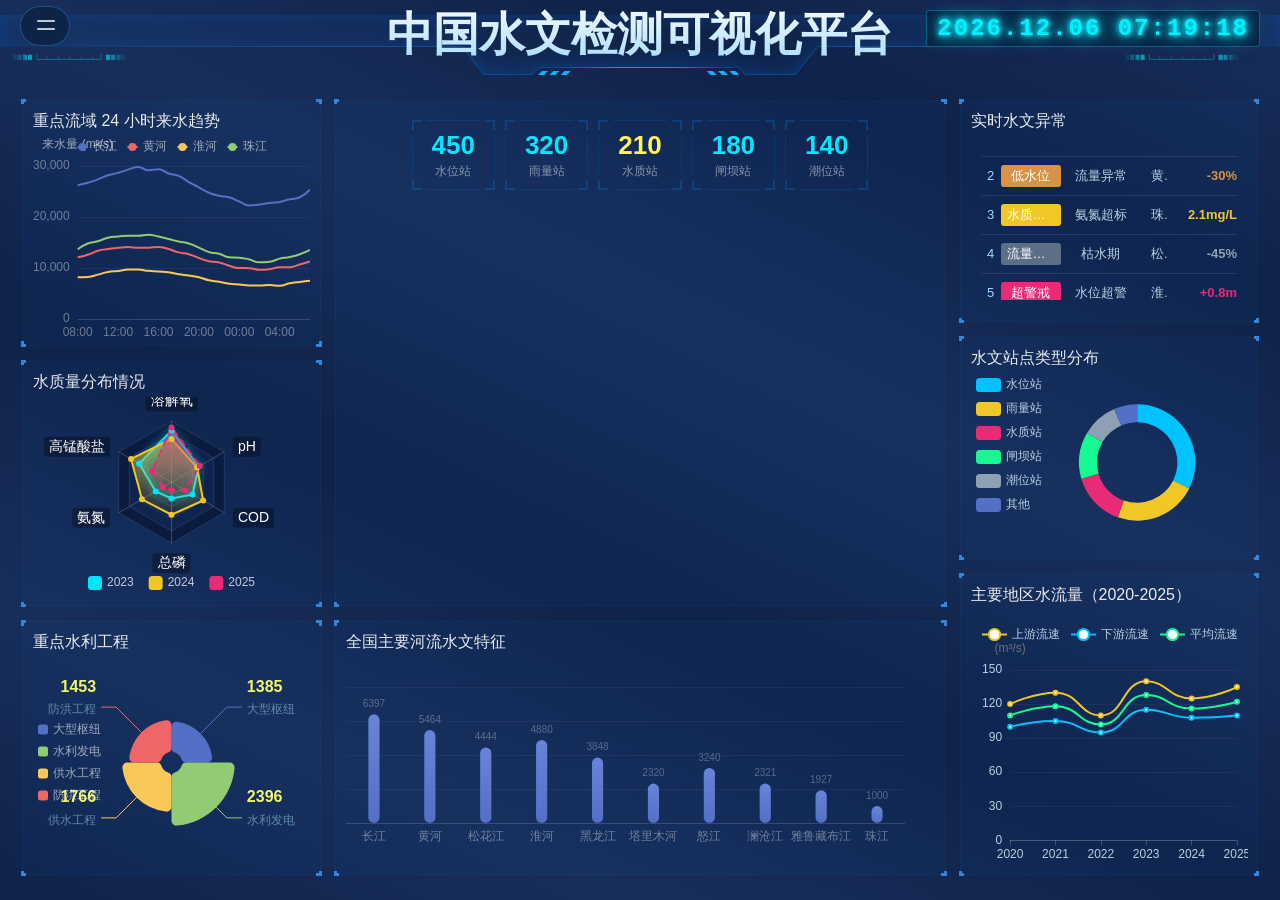
==== commit 3e973288: "index.html: 重构导航栏和地图交互组件 将独立导航栏整合至页面标题栏左侧，优化布局结构。使用 AMap.DistrictLayer 替代原有多边形绘制方案，提升地图省份选择交互性能。添加加载" ====
--- a/src/main/resources/static/index/index.html
+++ b/src/main/resources/static/index/index.html
@@ -175,7 +175,7 @@
             <script type="text/javascript" src="js/jquery.js"></script>
             <script type="text/javascript" src="js/echarts.min.js"></script>
             <script type="text/javascript" src="js/jquery.liMarquee.js"></script>
-            <script src="https://webapi.amap.com/maps?v=2.0&key=acfabaedbc77135c1d7665a5c46faee2&plugin=AMap.DistrictSearch"></script>
+            <script src="https://webapi.amap.com/maps?v=2.0&key=acfabaedbc77135c1d7665a5c46faee2&plugin=AMap.DistrictLayer"></script>
             <script type="text/javascript" src="js/js.js"></script>
             <script>
                 var t = null;
@@ -573,168 +573,139 @@
                 
 
 
-// ============ Province click -> dashboard refresh (frontend only) ============
-// Store polygons by province adcode so we can highlight the selected province.
-var provincePolygonMap = {};   // { [adcode]: AMap.Polygon[] }
 var selectedProvinceAdcode = null;
-
-var provinceDefaultStyle = {
-    fillOpacity: 0,
-    strokeColor: '#0091ea',
-    strokeWeight: 1,
-    strokeOpacity: 0.6
-};
-var provinceHoverStyle = {
-    fillOpacity: 0.4,
-    strokeColor: '#ffffff',
-    strokeWeight: 2,
-    strokeOpacity: 0.9
-};
-var provinceSelectedStyle = {
-    fillOpacity: 0.55,
-    strokeColor: '#00e1ff',
-    strokeWeight: 3,
-    strokeOpacity: 1
-};
-
-function applyStyleToProvince(adcode, styleObj) {
-    var list = provincePolygonMap[adcode] || [];
-    for (var i = 0; i < list.length; i++) {
-        list[i].setOptions(styleObj);
-    }
-}
-
-function selectProvince(adcode, provinceName) {
+var selectedProvinceName = null;
+var hoverProvinceAdcode = null;
+
+var distCountry = new AMap.DistrictLayer.Country({
+    zIndex: 11,
+    SOC: 'CHN',
+    depth: 1,
+    styles: {
+        'nation-stroke': '#0091ea',
+        'province-stroke': '#0091ea',
+        'stroke-width': 1,
+        'fill': [0, 0, 0, 0]
+    }
+});
+distCountry.setMap(map);
+
+var hoverLayer = new AMap.DistrictLayer.Province({
+    zIndex: 12,
+    adcode: ['110000'],
+    depth: 0,
+    styles: {
+        'province-stroke': '#ffffff',
+        'stroke-width': 2,
+        'fill': [0, 0, 0, 0.25]
+    }
+});
+hoverLayer.hide();
+hoverLayer.setMap(map);
+
+var selectedLayer = new AMap.DistrictLayer.Province({
+    zIndex: 13,
+    adcode: ['110000'],
+    depth: 0,
+    styles: {
+        'province-stroke': '#00e1ff',
+        'stroke-width': 3,
+        'fill': [0, 225, 255, 0.22]
+    }
+});
+selectedLayer.hide();
+selectedLayer.setMap(map);
+
+function pickProvinceByPixel(pixel, onPicked) {
+    if (!distCountry || typeof distCountry.getDistrictByContainerPos !== 'function') {
+        onPicked(null);
+        return;
+    }
+
+    var returned = null;
+    try {
+        returned = distCountry.getDistrictByContainerPos(pixel, function(err, data) {
+            if (data) onPicked(data);
+        });
+    } catch (e) {
+        returned = null;
+    }
+
+    if (returned) onPicked(returned);
+}
+
+function getProvinceInfoFromDistrictData(d) {
+    if (!d) return null;
+    var adcode = d.adcode || d.adcode_pro || null;
+    var name = d.NAME_CHN || d.name || d.NAME || null;
+    if (!adcode) return null;
+    return { adcode: String(adcode), name: name };
+}
+
+function setHoverProvince(adcode) {
+    if (!adcode) {
+        hoverProvinceAdcode = null;
+        hoverLayer.hide();
+        return;
+    }
+    if (selectedProvinceAdcode && adcode === selectedProvinceAdcode) {
+        hoverProvinceAdcode = null;
+        hoverLayer.hide();
+        return;
+    }
+    if (hoverProvinceAdcode === adcode) return;
+    hoverProvinceAdcode = adcode;
+    hoverLayer.setAdcode([adcode]);
+    hoverLayer.show();
+}
+
+function setSelectedProvince(adcode, name) {
     if (!adcode) return;
-
-    // reset previous selection
-    if (selectedProvinceAdcode && selectedProvinceAdcode !== adcode) {
-        applyStyleToProvince(selectedProvinceAdcode, provinceDefaultStyle);
-    }
-
     selectedProvinceAdcode = adcode;
-    applyStyleToProvince(adcode, provinceSelectedStyle);
-
-    // Trigger the right-side modules refresh (handled by frontend calling backend API)
-    if (window.ProvinceDashboard && typeof window.ProvinceDashboard.loadProvinceData === 'function') {
-        window.ProvinceDashboard.loadProvinceData({ adcode: adcode, name: provinceName });
-    } else {
-        console.warn('ProvinceDashboard.loadProvinceData not found (js/js.js not patched or not loaded).');
-    }
-}
-// ============================================================================
-
-// 1. 初始化行政区查询对象（保持不变）
-var districtSearch = new AMap.DistrictSearch({
-    subdistrict: 1,  // 返回下一级行政区
-    extensions: 'all',
-    level: 'country'
+    selectedProvinceName = name || null;
+    selectedLayer.setAdcode([adcode]);
+    selectedLayer.show();
+    hoverLayer.hide();
+}
+
+var hoverPickQueued = false;
+var hoverPickPixel = null;
+var requestAnimFrame = window.requestAnimationFrame || function(fn) { return setTimeout(fn, 16); };
+
+function queueHoverPick(pixel) {
+    hoverPickPixel = pixel;
+    if (hoverPickQueued) return;
+    hoverPickQueued = true;
+    requestAnimFrame(function() {
+        hoverPickQueued = false;
+        var px = hoverPickPixel;
+        hoverPickPixel = null;
+        if (!px) return;
+        pickProvinceByPixel(px, function(districtData) {
+            var info = getProvinceInfoFromDistrictData(districtData);
+            setHoverProvince(info ? info.adcode : null);
+        });
+    });
+}
+
+map.on('mousemove', function(e) {
+    queueHoverPick(e.pixel);
 });
 
-// 2. 查询中国，获取所有省份
-districtSearch.search('中华人民共和国', function(status, result) {
-    if (status === 'complete') {
-        var provinces = result.districtList[0].districtList || [];
-        console.log('总共获取到 ' + provinces.length + ' 个省级行政区');
-
-        var index = 0;
-        function loadNextProvince() {
-            if (index >= provinces.length) {
-                console.log('所有省份加载完成');
-                return;
-            }
-
-            var provinceName = provinces[index].name;
-            console.log('正在加载：' + provinceName + ' (' + (index+1) + '/' + provinces.length + ')');
-
-            drawProvince(provinceName, function(success) {
-                index++;
-                // 每加载完一个，等待 800ms ~ 1200ms 再请求下一个（避免限流）
-                setTimeout(loadNextProvince, success ? 800 : 2000); // 失败时等更久
-            });
-        }
-
-        // 开始加载
-        loadNextProvince();
-    } else {
-        console.error('获取全国省份列表失败', status, result);
-    }
+map.on('mouseout', function() {
+    setHoverProvince(null);
 });
 
-// 3. 绘制单个省份（增加错误处理和回调）
-function drawProvince(provinceName, callback) {
-    var provSearch = new AMap.DistrictSearch({
-        subdistrict: 0,
-        extensions: 'all',
-        level: 'province'
-    });
-
-    provSearch.search(provinceName, function(status, result) {
-        var success = false;
-
-        if (status === 'complete' && result.districtList && result.districtList.length > 0) {
-            var bounds = result.districtList[0].boundaries;
-            if (bounds && bounds.length > 0) {
-                for (var i = 0; i < bounds.length; i++) {
-                    var adcode = (result.districtList[0] && result.districtList[0].adcode) ? result.districtList[0].adcode : '';
-                    var polygon = new AMap.Polygon({
-                        strokeWeight: 1,
-                        path: bounds[i],
-                        fillOpacity: 0,
-                        fillColor: '#00e1ff',
-                        strokeColor: '#0091ea',
-                        strokeOpacity: 0.6,
-                        bubble: true,
-                        cursor: 'pointer'
-                    });
-
-                    // attach province identity for click + hover logic
-                    polygon.setExtData({ adcode: adcode, name: provinceName });
-
-                    // cache polygons of the same province
-                    if (!provincePolygonMap[adcode]) provincePolygonMap[adcode] = [];
-                    provincePolygonMap[adcode].push(polygon);
-
-                    // 鼠标悬停发光效果（若已选中，则保持选中高亮）
-                    polygon.on('mouseover', function(e) {
-                        var ext = e.target.getExtData() || {};
-                        if (ext.adcode && ext.adcode === selectedProvinceAdcode) {
-                            e.target.setOptions(provinceSelectedStyle);
-                        } else {
-                            e.target.setOptions(provinceHoverStyle);
-                        }
-                    });
-
-                    polygon.on('mouseout', function(e) {
-                        var ext = e.target.getExtData() || {};
-                        if (ext.adcode && ext.adcode === selectedProvinceAdcode) {
-                            e.target.setOptions(provinceSelectedStyle);
-                        } else {
-                            e.target.setOptions(provinceDefaultStyle);
-                        }
-                    });
-
-                    // 点击：选中省份 + 通知右侧模块刷新
-                    polygon.on('click', function(e) {
-                        var ext = e.target.getExtData() || {};
-                        selectProvince(ext.adcode, ext.name);
-                    });
-
-                    map.add(polygon);
-}
-                success = true;
-                console.log(provinceName + ' 加载成功');
-            }
-        } else {
-            console.warn(provinceName + ' 加载失败:', status, result);
-        }
-
-        // 无论成功与否都执行回调
-        if (callback) {
-            callback(success);
+map.on('click', function(e) {
+    pickProvinceByPixel(e.pixel, function(districtData) {
+        var info = getProvinceInfoFromDistrictData(districtData);
+        if (!info) return;
+        setSelectedProvince(info.adcode, info.name);
+        if (window.ProvinceDashboard && typeof window.ProvinceDashboard.loadProvinceData === 'function') {
+            window.ProvinceDashboard.loadProvinceData({ adcode: info.adcode, name: info.name });
         }
     });
-}
+});
 
 
 
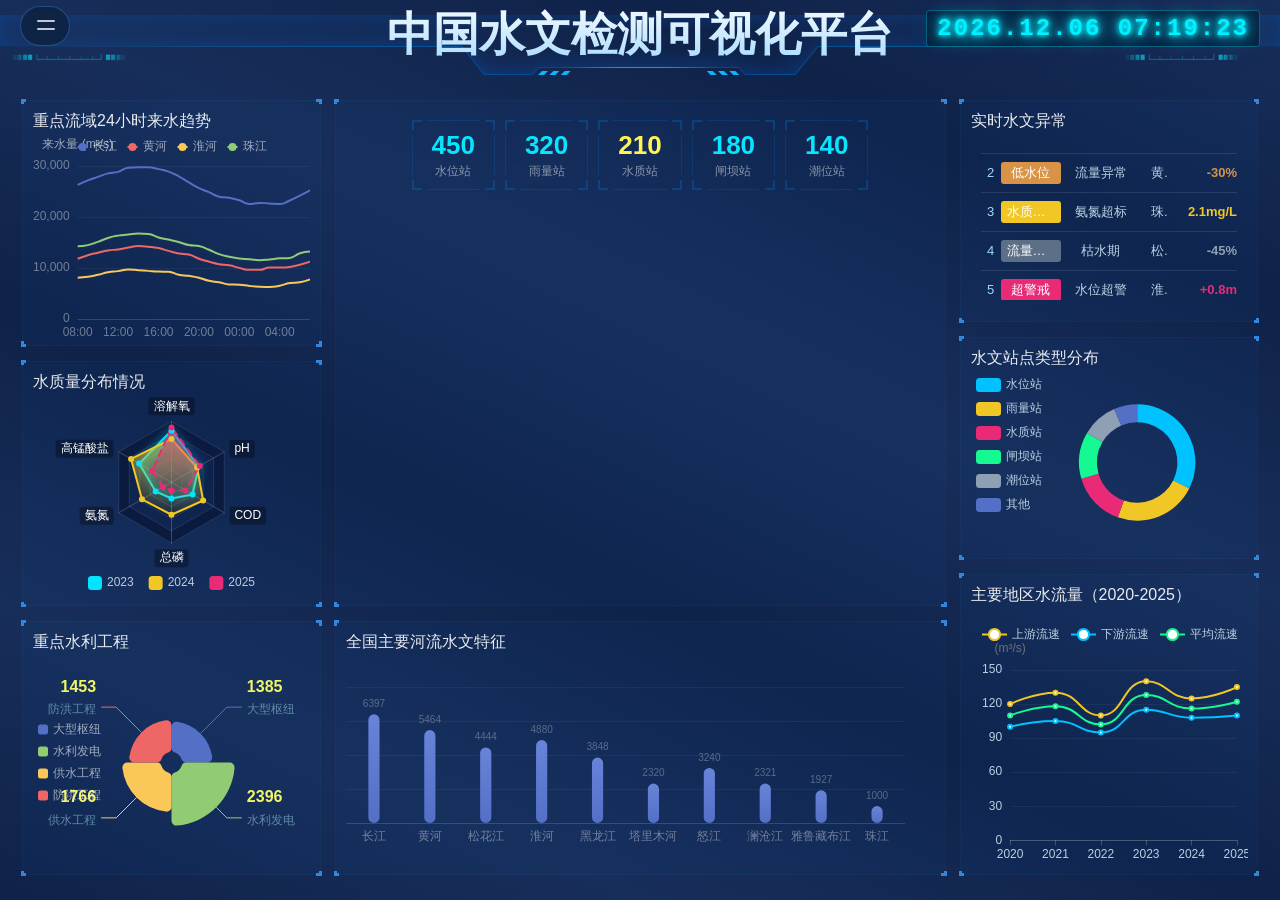
==== commit f784ae64: "防汛抗旱页面: 修复模式切换时资源数据更新问题 - 在modeSwitch.js中为updateResourcesForMode添加await确保异步完成 - 在resources.js中添加请求序列" ====
--- a/src/main/resources/static/index/index.html
+++ b/src/main/resources/static/index/index.html
@@ -8,552 +8,559 @@
     <title>中国水文检测可视化平台</title>
 
 
-        <link rel="stylesheet" href="css/style.css">
+    <link rel="stylesheet" href="css/style.css">
 </head>
-        <body>
+<body>
 <!--            <div class="videobg style1">-->
 <!--                <video id="video" src="images/2.mp4" style="width: 100%; height:100%;" autoplay=""-->
 <!--                       muted="" loop=""></video>-->
 <!--            </div>-->
 
-            <div class="head">
-                <h1>中国水文检测可视化平台</h1>
-                <!-- Top-left collapsible nav (horizontal) -->
-                <div class="dash-nav" aria-label="Dashboard navigation">
-                    <input id="dashNavToggle" type="checkbox" />
-                    <span></span>
-                    <span></span>
-
-                <ul>
-                    <li><a href="../waterproject/waterproject.html" data-title="水利工程" title="水利工程" aria-label="水利工程"><span class="nav-icon">🏗️</span><span class="nav-text">水利工程</span></a></li>
-                    <li><a href="../waterlevel/waterlevel.html" data-title="水位动态监测" title="水位动态监测" aria-label="水位动态监测"><span class="nav-icon">🌊</span><span class="nav-text">水位动态监测</span></a></li>
-                    <li><a href="../prediction/prediction.html" data-title="水位测模型" title="AI预测模型" aria-label="水位预测模型"><span class="nav-icon">🤖</span><span class="nav-text">水位预测</span></a></li>
-                    <li><a href="../floodcontrol/Flood_Control_And_Drought_Relief.html" data-title="防汛抗旱" title="防汛抗旱" aria-label="防汛抗旱"><span class="nav-icon">🛡️</span><span class="nav-text">防汛抗旱</span></a></li>
-                </ul>
+<div class="head">
+    <h1>中国水文检测可视化平台</h1>
+    <!-- Top-left collapsible nav (horizontal) -->
+    <div class="dash-nav" aria-label="Dashboard navigation">
+        <input id="dashNavToggle" type="checkbox" />
+        <span></span>
+        <span></span>
+
+        <ul>
+            <li><a href="../waterproject/waterproject.html" data-title="水利工程" title="水利工程" aria-label="水利工程"><span class="nav-icon">🏗️</span><span class="nav-text">水利工程</span></a></li>
+            <li><a href="../waterlevel/waterlevel.html" data-title="水位动态监测" title="水位动态监测" aria-label="水位动态监测"><span class="nav-icon">🌊</span><span class="nav-text">水位动态监测</span></a></li>
+            <li><a href="../prediction/prediction.html" data-title="水位预测" title="水位预测" aria-label="水位预测"><span class="nav-icon">🤖</span><span class="nav-text">水位预测</span></a></li>
+            <li><a href="../floodcontrol/Flood_Control_And_Drought_Relief.html" data-title="防汛抗旱" title="防汛抗旱" aria-label="防汛抗旱"><span class="nav-icon">🛡️</span><span class="nav-text">防汛抗旱</span></a></li>
+        </ul>
+    </div>
+
+    <div class="time" id="time">2024.12.12 12:00:00</div>
+</div>
+<div class="mainbox">
+    <div id="map_container"></div>
+    <ul class="clearfix" style="height: 100%;">
+        <li>
+            <div class="boxall " style="height: calc(33% - 15px)">
+                <div class="tit01">
+                    重点流域24小时来水趋势
+
                 </div>
-
-                <div class="time" id="time">2024.12.12 12:00:00</div>
-            </div>
-            <div class="mainbox">
-                <div id="map_container"></div>
-                <ul class="clearfix" style="height: 100%;">
-                    <li>
-                        <div class="boxall " style="height: calc(33% - 15px)">
-                            <div class="tit01">
-                                重点流域 24 小时来水趋势
-                                
-                            </div>
-                            <div class="boxnav" id="echarts1"></div>
-                            <div class="boxfoot"></div>
-                        </div>
-                        <div class="boxall " style="height: calc(33% - 15px);">
-                            <div class="tit01">水质量分布情况</div>
-                            <div class="boxnav" id="leida"></div>
-                            <div class="boxfoot"></div>
-                        </div>
-                        <div class="boxall " style="height: calc(34% - 15px);">
-                            <div class="tit01">重点水利工程</div>
-                            <div class="boxnav" id="echarts3"></div>
-                            <div class="boxfoot"></div>
-                        </div>
-                    </li>
-                    <li>
-                        <div class="boxall " style="height: calc(66% - 15px); padding: 0;">
-                            <div class="boxnav" id="map" style="height: 100%"></div>
-                            <div class="boxfoot"></div>
-                        </div>
-
-                        <div class="boxall " style="height: calc(34% - 15px);">
-                            <div class="tit01">全国主要河流水文特征</div>
-                            <div class="boxnav" id="echarts4"></div>
-                            <div class="boxfoot"></div>
-                        </div>
-                    </li>
-<!-- 右侧（三个水文模块） -->
-<li>
-    <!-- 1. 实时水文异常TOP5 -->
-    <div class="boxall" style="height: calc(30% - 15px);">
-        <div class="tit01">实时水文异常</div>
-        <div class="boxnav" style="padding: 15px 10px; overflow: hidden;">
-            <div id="anomaly-scroll" class="anomaly-scroll">
-            <ul class="top5-ul" id="anomaly-list">
-                <!-- 动态填充或静态示例 -->
-                <li>
-                    <span>1</span>
-                    <span class="badge badge-red">↑超警戒</span>
-                    <span>水位超警</span>
-                    <span>长江汉口站</span>
-                    <span class="text-red">+1.52m</span>
-                </li>
-                <li>
-                    <span>2</span>
-                    <span class="badge badge-orange">低水位</span>
-                    <span>流量异常</span>
-                    <span>黄河下游</span>
-                    <span class="text-orange">-30%</span>
-                </li>
-                <li>
-                    <span>3</span>
-                    <span class="badge badge-yellow">水质超标</span>
-                    <span>氨氮超标</span>
-                    <span>珠江广州段</span>
-                    <span class="text-yellow">2.1mg/L</span>
-                </li>
-                <li>
-                    <span>4</span>
-                    <span class="badge badge-gray">流量异常</span>
-                    <span>枯水期</span>
-                    <span>松花江哈尔滨</span>
-                    <span class="text-gray">-45%</span>
-                </li>
-                <li>
-                    <span>5</span>
-                    <span class="badge badge-red">↑超警戒</span>
-                    <span>水位超警</span>
-                    <span>淮河蚌埠</span>
-                    <span class="text-red">+0.8m</span>
-                </li>
-            </ul>
-        </div>
-        </div>
-        <div class="boxfoot"></div>
-    </div>
-
-    <!-- 2. 全国水文站点类型分布（高度不变） -->
-    <div class="boxall" style="height: calc(30% - 15px);">
-        <div class="tit01">水文站点类型分布</div>
-        <div class="boxnav" id="huaxing"></div>
-        <div class="boxfoot"></div>
-    </div>
-
-    <!-- 3. 主要地区水流量（高度增加） -->
-    <div class="boxall" style="height: calc(40% - 15px);">
-        <div class="tit01">主要地区水流量（2020-2025）</div>
-        <div class="boxnav" id="zhexian"></div>
-        <div class="boxfoot"></div>
-    </div>
-</li>
-
-                    
-                </ul>
-            </div>
-
-            <div class="datatime">
-                <ul>
-                    <li class="card">
-                        <div class="card-arrow">
-                            <span></span><span></span><span></span><span></span>
-                        </div>
-                        <p class="count-waterlevel">0</p><span>水位站</span>
-                    </li>
-                    <li class="card">
-                        <div class="card-arrow">
-                            <span></span><span></span><span></span><span></span>
-                        </div>
-                        <p class="count-rain">0</p><span>雨量站</span>
-                    </li>
-                    <li class="card">
-                        <div class="card-arrow">
-                            <span></span><span></span><span></span><span></span>
-                        </div>
-                        <p class="count-quality">0</p><span>水质站</span>
-                    </li>
-                    <li class="card">
-                        <div class="card-arrow">
-                            <span></span><span></span><span></span><span></span>
-                        </div>
-                        <p class="count-gate">0</p><span>闸坝站</span>
-                    </li>
-                    <li class="card">
-                        <div class="card-arrow">
-                            <span></span><span></span><span></span><span></span>
-                        </div>
-                        <p class="count-tide">0</p><span>潮位站</span>
-                    </li>
-                </ul>
-            </div>
-            <script type="text/javascript" src="js/jquery.js"></script>
-            <script type="text/javascript" src="js/echarts.min.js"></script>
-            <script type="text/javascript" src="js/jquery.liMarquee.js"></script>
-            <script src="https://webapi.amap.com/maps?v=2.0&key=acfabaedbc77135c1d7665a5c46faee2&plugin=AMap.DistrictLayer"></script>
-            <script type="text/javascript" src="js/js.js"></script>
-            <script>
-                var t = null;
-                var hs
-                var ms
-                var ss
-                var dd
-                t = setTimeout(time, 1000); //開始运行
-                function time() {
-                    clearTimeout(t); //清除定时器
-                    dt = new Date();
-                    var y = dt.getFullYear();
-                    var mt = dt.getMonth() + 1;
-                    var day = dt.getDate();
-                    var h = dt.getHours(); //获取时
-                    var m = dt.getMinutes(); //获取分
-                    var s = dt.getSeconds(); //获取秒
-                    var t = null;
-                    document.getElementById("time").innerHTML = y + "." + Appendzero(mt) + "." + Appendzero(day) + " " + Appendzero(h) + ":" + Appendzero(m) + ":" + Appendzero(s) + "";
-                    hs = Appendzero(h)
-                    ms = Appendzero(m)
-                    ss = Appendzero(s)
-                    dd = dt.getDate();
-                    function Appendzero(obj) {
-                        if (obj < 10) return "0" + "" + obj;
-                        else return obj;
-                    }
-                    t = setTimeout(time, 1000); //设定定时器,循环运行
+                <div class="boxnav" id="echarts1"></div>
+                <div class="boxfoot"></div>
+            </div>
+            <div class="boxall " style="height: calc(33% - 15px);">
+                <div class="tit01">水质量分布情况</div>
+                <div class="boxnav" id="leida"></div>
+                <div class="boxfoot"></div>
+            </div>
+            <div class="boxall " style="height: calc(34% - 15px);">
+                <div class="tit01">重点水利工程</div>
+                <div class="boxnav" id="echarts3"></div>
+                <div class="boxfoot"></div>
+            </div>
+        </li>
+        <li>
+            <div class="boxall " style="height: calc(66% - 15px); padding: 0;">
+                <div class="boxnav" id="map" style="height: 100%"></div>
+                <div class="boxfoot"></div>
+            </div>
+
+            <div class="boxall " style="height: calc(34% - 15px);">
+                <div class="tit01">全国主要河流水文特征</div>
+                <div class="boxnav" id="echarts4"></div>
+                <div class="boxfoot"></div>
+            </div>
+        </li>
+        <!-- 右侧（三个水文模块） -->
+        <li>
+            <!-- 1. 实时水文异常TOP5 -->
+            <div class="boxall" style="height: calc(30% - 15px);">
+                <div class="tit01">实时水文异常</div>
+                <div class="boxnav" style="padding: 15px 10px; overflow: hidden;">
+                    <div id="anomaly-scroll" class="anomaly-scroll">
+                        <ul class="top5-ul" id="anomaly-list">
+                            <!-- 动态填充或静态示例 -->
+                            <li>
+                                <span>1</span>
+                                <span class="badge badge-red">↑超警戒</span>
+                                <span>水位超警</span>
+                                <span>长江汉口站</span>
+                                <span class="text-red">+1.52m</span>
+                            </li>
+                            <li>
+                                <span>2</span>
+                                <span class="badge badge-orange">低水位</span>
+                                <span>流量异常</span>
+                                <span>黄河下游</span>
+                                <span class="text-orange">-30%</span>
+                            </li>
+                            <li>
+                                <span>3</span>
+                                <span class="badge badge-yellow">水质超标</span>
+                                <span>氨氮超标</span>
+                                <span>珠江广州段</span>
+                                <span class="text-yellow">2.1mg/L</span>
+                            </li>
+                            <li>
+                                <span>4</span>
+                                <span class="badge badge-gray">流量异常</span>
+                                <span>枯水期</span>
+                                <span>松花江哈尔滨</span>
+                                <span class="text-gray">-45%</span>
+                            </li>
+                            <li>
+                                <span>5</span>
+                                <span class="badge badge-red">↑超警戒</span>
+                                <span>水位超警</span>
+                                <span>淮河蚌埠</span>
+                                <span class="text-red">+0.8m</span>
+                            </li>
+                        </ul>
+                    </div>
+                </div>
+                <div class="boxfoot"></div>
+            </div>
+
+            <!-- 2. 全国水文站点类型分布（高度不变） -->
+            <div class="boxall" style="height: calc(30% - 15px);">
+                <div class="tit01">水文站点类型分布</div>
+                <div class="boxnav" id="huaxing"></div>
+                <div class="boxfoot"></div>
+            </div>
+
+            <!-- 3. 主要地区水流量（高度增加） -->
+            <div class="boxall" style="height: calc(40% - 15px);">
+                <div class="tit01">主要地区水流量（2020-2025）</div>
+                <div class="boxnav" id="zhexian"></div>
+                <div class="boxfoot"></div>
+            </div>
+        </li>
+
+
+    </ul>
+</div>
+
+<div class="datatime">
+    <ul>
+        <li class="card">
+            <div class="card-arrow">
+                <span></span><span></span><span></span><span></span>
+            </div>
+            <p class="count-waterlevel">0</p><span>水位站</span>
+        </li>
+        <li class="card">
+            <div class="card-arrow">
+                <span></span><span></span><span></span><span></span>
+            </div>
+            <p class="count-rain">0</p><span>雨量站</span>
+        </li>
+        <li class="card">
+            <div class="card-arrow">
+                <span></span><span></span><span></span><span></span>
+            </div>
+            <p class="count-quality">0</p><span>水质站</span>
+        </li>
+        <li class="card">
+            <div class="card-arrow">
+                <span></span><span></span><span></span><span></span>
+            </div>
+            <p class="count-gate">0</p><span>闸坝站</span>
+        </li>
+        <li class="card">
+            <div class="card-arrow">
+                <span></span><span></span><span></span><span></span>
+            </div>
+            <p class="count-tide">0</p><span>潮位站</span>
+        </li>
+    </ul>
+</div>
+<script type="text/javascript" src="js/jquery.js"></script>
+<script type="text/javascript" src="js/echarts.min.js"></script>
+<script type="text/javascript" src="js/jquery.liMarquee.js"></script>
+<script src="https://webapi.amap.com/maps?v=2.0&key=acfabaedbc77135c1d7665a5c46faee2&plugin=AMap.DistrictSearch"></script>
+<script type="text/javascript" src="js/js.js"></script>
+<script>
+    var t = null;
+    var hs
+    var ms
+    var ss
+    var dd
+    t = setTimeout(time, 1000); //開始运行
+    function time() {
+        clearTimeout(t); //清除定时器
+        dt = new Date();
+        var y = dt.getFullYear();
+        var mt = dt.getMonth() + 1;
+        var day = dt.getDate();
+        var h = dt.getHours(); //获取时
+        var m = dt.getMinutes(); //获取分
+        var s = dt.getSeconds(); //获取秒
+        var t = null;
+        document.getElementById("time").innerHTML = y + "." + Appendzero(mt) + "." + Appendzero(day) + " " + Appendzero(h) + ":" + Appendzero(m) + ":" + Appendzero(s) + "";
+        hs = Appendzero(h)
+        ms = Appendzero(m)
+        ss = Appendzero(s)
+        dd = dt.getDate();
+        function Appendzero(obj) {
+            if (obj < 10) return "0" + "" + obj;
+            else return obj;
+        }
+        t = setTimeout(time, 1000); //设定定时器,循环运行
+    }
+
+    // 站点数量由 js/js.js 中 stationTypeData 统一维护，并同步到顶部卡片与“全国水文站点类型分布”模块
+    // 实时水文异常：滚动播放（向上滚动）
+    $(function () {
+        var $box = $('#anomaly-scroll');
+        if ($box.length) {
+            // 防止重复初始化
+            if ($box.hasClass('str_wrap')) {
+                try { $box.liMarquee('destroy'); } catch (e) {}
+            }
+            $box.liMarquee({
+                direction: 'up',
+                loop: -1,
+                scrolldelay: 0,
+                scrollamount: 25,
+                circular: true,
+                drag: true,
+                runshort: true,
+                hoverstop: true
+            });
+        }
+    });
+
+
+
+
+    var data = [
+        { name: "成都", val: "415", longitude: "104.019034", latitude: "30.609582" },
+        { name: "东莞", val: "339", longitude: "113.749981", latitude: "23.025519" },
+        { name: "杭州", val: "362", longitude: "120.166582", latitude: "30.323511" },
+        { name: "厦门", val: "377", longitude: "118.087028", latitude: "24.482183" },
+        { name: "深圳", val: "415", longitude: "114.059658", latitude: "21.545662" },
+        { name: "沈阳", val: "155", longitude: "123.470974", latitude: "41.682243" },
+        { name: "西安", val: "260", longitude: "108.926983", latitude: "34.322" },
+        { name: "重庆", val: "195", longitude: "106.54589", latitude: "29.54482" },
+        { name: "广州", val: "0", longitude: "113.271429", latitude: "23.135336" },
+        { name: "郑州", val: "0", longitude: "113.631416", latitude: "34.75344" },
+        { name: "宁波", val: "0", longitude: "121.630844", latitude: "29.866069" },
+        { name: "苏州", val: "0", longitude: "120.592412", latitude: "31.303565" },
+        { name: "武汉", val: "0", longitude: "114.311586", latitude: "30.598467" },
+        { name: "济南", val: "0", longitude: "117.126399", latitude: "36.656554" },
+        { name: "福州", val: "0", longitude: "119.30347", latitude: "26.080429" },
+        { name: "合肥", val: "0", longitude: "117.233441", latitude: "31.826578" },
+        { name: "青岛", val: "0", longitude: "120.389458", latitude: "36.072227" },
+        { name: "南京", val: "0", longitude: "118.802422", latitude: "32.064652" },
+        { name: "天津", val: "0", longitude: "117.208091", latitude: "39.091103" },
+    ]
+    //11天数据
+    // 来水趋势数据由 renderBasinInflowTrend() 动态生成
+
+
+
+    var mychart1 = echarts.init(document.getElementById('echarts1'));
+    var mychart2 = echarts.init(document.getElementById('leida'));
+    var mychart3 = echarts.init(document.getElementById('echarts3'));
+    var mychart4 = echarts.init(document.getElementById('echarts4'));
+
+
+    // 重点流域 24 小时来水趋势（长江/黄河/淮河/珠江）
+    function buildLast24HoursLabels() {
+        const labels = [];
+        const now = new Date();
+        // 对齐到整点
+        now.setMinutes(0, 0, 0);
+        for (let i = 23; i >= 0; i--) {
+            const t = new Date(now.getTime() - i * 60 * 60 * 1000);
+            const hh = String(t.getHours()).padStart(2, '0');
+            labels.push(hh + ':00');
+        }
+        return labels;
+    }
+
+    // 生成一组“来水量”演示数据（接入真实接口时，用接口返回的 24 点数组替换即可）
+    function generateInflowSeries(base, amplitude) {
+        const arr = [];
+        for (let i = 0; i < 24; i++) {
+            const wave = Math.sin((i / 24) * Math.PI * 2) * amplitude;
+            const noise = (Math.random() - 0.5) * amplitude * 0.25;
+            const v = Math.max(0, Math.round(base + wave + noise));
+            arr.push(v);
+        }
+        return arr;
+    }
+
+    function renderBasinInflowTrend() {
+        const xData = buildLast24HoursLabels();
+
+        option1.legend.data = ['长江', '黄河', '淮河', '珠江'];
+        option1.xAxis.data = xData;
+
+        option1.yAxis.name = '来水量 (m³/s)';
+        option1.yAxis.nameTextStyle = { color: 'rgba(255,255,255,.6)' };
+        option1.yAxis.axisLabel = { textStyle: { color: 'rgba(255,255,255,.4)', fontSize: 12 } };
+
+        // 演示数据（你接入真实数据后，把下面 4 行替换为接口返回值即可）
+        option1.series[0].name = '长江';
+        option1.series[0].data = generateInflowSeries(26000, 3500);
+
+        option1.series[1].name = '黄河';
+        option1.series[1].data = generateInflowSeries(12000, 2200);
+
+        option1.series[2].name = '淮河';
+        option1.series[2].data = generateInflowSeries(8000, 1600);
+
+        option1.series[3].name = '珠江';
+        option1.series[3].data = generateInflowSeries(14000, 2600);
+
+        mychart1.setOption(option1);
+    }
+
+    renderBasinInflowTrend();
+    // 如需定时刷新（演示）：建议 1-5 分钟一次
+    // setInterval(renderBasinInflowTrend, 60 * 1000);
+
+    // 水质量分布情况（雷达图）
+    var optionLeida = {
+        color: ['#00E4FF', '#F0C725', '#E92B77'],
+        tooltip: {
+            trigger: 'item',
+            backgroundColor: 'rgba(12, 26, 63, 0.9)',
+            borderColor: '#00E4FF',
+            textStyle: { color: '#fff' }
+        },
+        legend: {
+            show: true,
+            bottom: 5,
+            itemWidth: 14,
+            itemHeight: 14,
+            itemGap: 15,
+            textStyle: { color: '#c1cadf', fontSize: 12 },
+            data: ['2023', '2024', '2025']
+        },
+        radar: {
+            radius: '60%',
+            center: ['50%', '42%'],
+            nameGap: 6,
+            indicator: [
+                { name: '溶解氧', max: 10 },
+                { name: '高锰酸盐', max: 15 },
+                { name: '氨氮', max: 5 },
+                { name: '总磷', max: 1.5 },
+                { name: 'COD', max: 30 },
+                { name: 'pH', max: 14 }
+            ],
+            name: {
+                textStyle: {
+                    color: '#fff',
+                    backgroundColor: 'rgba(0,0,0,0.3)',
+                    borderRadius: 3,
+                    padding: [3, 5],
+                    fontSize: 12
                 }
-
-                // 站点数量由 js/js.js 中 stationTypeData 统一维护，并同步到顶部卡片与“全国水文站点类型分布”模块
-// 实时水文异常：滚动播放（向上滚动）
-                $(function () {
-                    var $box = $('#anomaly-scroll');
-                    if ($box.length) {
-                        // 防止重复初始化
-                        if ($box.hasClass('str_wrap')) {
-                            try { $box.liMarquee('destroy'); } catch (e) {}
+            },
+            splitArea: {
+                show: true,
+                areaStyle: { color: ['rgba(12, 26, 63, 0.9)', 'rgba(12, 26, 63, 0.7)', 'rgba(12, 26, 63, 0.5)', 'rgba(12, 26, 63, 0.3)'] }
+            },
+            splitLine: { lineStyle: { color: 'rgba(255, 255, 255, 0.1)', width: 1 } },
+            axisLine: { lineStyle: { color: 'rgba(255, 255, 255, 0.2)' } }
+        },
+        series: [{
+            name: '水质量分布',
+            type: 'radar',
+            symbol: 'circle',
+            symbolSize: 6,
+            data: [
+                {
+                    value: [8.5, 9.2, 1.5, 0.4, 12, 7.2],
+                    name: '2023',
+                    areaStyle: {
+                        normal: {
+                            color: new echarts.graphic.LinearGradient(0, 0, 0, 1, [
+                                { offset: 0, color: 'rgba(0, 228, 255, 0.8)' },
+                                { offset: 1, color: 'rgba(0, 228, 255, 0.1)' }
+                            ])
                         }
-                        $box.liMarquee({
-                            direction: 'up',
-                            loop: -1,
-                            scrolldelay: 0,
-                            scrollamount: 25,
-                            circular: true,
-                            drag: true,
-                            runshort: true,
-                            hoverstop: true
-                        });
-                    }
-                });
-
-
-
-
-                var data = [
-                    { name: "成都", val: "415", longitude: "104.019034", latitude: "30.609582" },
-                    { name: "东莞", val: "339", longitude: "113.749981", latitude: "23.025519" },
-                    { name: "杭州", val: "362", longitude: "120.166582", latitude: "30.323511" },
-                    { name: "厦门", val: "377", longitude: "118.087028", latitude: "24.482183" },
-                    { name: "深圳", val: "415", longitude: "114.059658", latitude: "21.545662" },
-                    { name: "沈阳", val: "155", longitude: "123.470974", latitude: "41.682243" },
-                    { name: "西安", val: "260", longitude: "108.926983", latitude: "34.322" },
-                    { name: "重庆", val: "195", longitude: "106.54589", latitude: "29.54482" },
-                    { name: "广州", val: "0", longitude: "113.271429", latitude: "23.135336" },
-                    { name: "郑州", val: "0", longitude: "113.631416", latitude: "34.75344" },
-                    { name: "宁波", val: "0", longitude: "121.630844", latitude: "29.866069" },
-                    { name: "苏州", val: "0", longitude: "120.592412", latitude: "31.303565" },
-                    { name: "武汉", val: "0", longitude: "114.311586", latitude: "30.598467" },
-                    { name: "济南", val: "0", longitude: "117.126399", latitude: "36.656554" },
-                    { name: "福州", val: "0", longitude: "119.30347", latitude: "26.080429" },
-                    { name: "合肥", val: "0", longitude: "117.233441", latitude: "31.826578" },
-                    { name: "青岛", val: "0", longitude: "120.389458", latitude: "36.072227" },
-                    { name: "南京", val: "0", longitude: "118.802422", latitude: "32.064652" },
-                    { name: "天津", val: "0", longitude: "117.208091", latitude: "39.091103" },
-                ]
-                //11天数据
-                // 来水趋势数据由 renderBasinInflowTrend() 动态生成
-
-                
-
-                var mychart1 = echarts.init(document.getElementById('echarts1'));
-                var mychart2 = echarts.init(document.getElementById('leida'));
-                var mychart3 = echarts.init(document.getElementById('echarts3'));
-                var mychart4 = echarts.init(document.getElementById('echarts4'));
-
-
-                // 重点流域 24 小时来水趋势（长江/黄河/淮河/珠江）
-function buildLast24HoursLabels() {
-    const labels = [];
-    const now = new Date();
-    // 对齐到整点
-    now.setMinutes(0, 0, 0);
-    for (let i = 23; i >= 0; i--) {
-        const t = new Date(now.getTime() - i * 60 * 60 * 1000);
-        const hh = String(t.getHours()).padStart(2, '0');
-        labels.push(hh + ':00');
-    }
-    return labels;
-}
-
-// 生成一组“来水量”演示数据（接入真实接口时，用接口返回的 24 点数组替换即可）
-function generateInflowSeries(base, amplitude) {
-    const arr = [];
-    for (let i = 0; i < 24; i++) {
-        const wave = Math.sin((i / 24) * Math.PI * 2) * amplitude;
-        const noise = (Math.random() - 0.5) * amplitude * 0.25;
-        const v = Math.max(0, Math.round(base + wave + noise));
-        arr.push(v);
-    }
-    return arr;
-}
-
-function renderBasinInflowTrend() {
-    const xData = buildLast24HoursLabels();
-
-    option1.legend.data = ['长江', '黄河', '淮河', '珠江'];
-    option1.xAxis.data = xData;
-
-    option1.yAxis.name = '来水量 (m³/s)';
-    option1.yAxis.nameTextStyle = { color: 'rgba(255,255,255,.6)' };
-    option1.yAxis.axisLabel = { textStyle: { color: 'rgba(255,255,255,.4)', fontSize: 12 } };
-
-    // 演示数据（你接入真实数据后，把下面 4 行替换为接口返回值即可）
-    option1.series[0].name = '长江';
-    option1.series[0].data = generateInflowSeries(26000, 3500);
-
-    option1.series[1].name = '黄河';
-    option1.series[1].data = generateInflowSeries(12000, 2200);
-
-    option1.series[2].name = '淮河';
-    option1.series[2].data = generateInflowSeries(8000, 1600);
-
-    option1.series[3].name = '珠江';
-    option1.series[3].data = generateInflowSeries(14000, 2600);
-
-    mychart1.setOption(option1);
-}
-
-renderBasinInflowTrend();
-// 如需定时刷新（演示）：建议 1-5 分钟一次
-// setInterval(renderBasinInflowTrend, 60 * 1000);
-
-// 水质量分布情况（雷达图）
-var optionLeida = {
-    color: ['#00E4FF', '#F0C725', '#E92B77'],
-    tooltip: {
-        trigger: 'item',
-        backgroundColor: 'rgba(12, 26, 63, 0.9)',
-        borderColor: '#00E4FF',
-        textStyle: { color: '#fff' }
-    },
-    legend: {
-        show: true,
-        bottom: 5,
-        itemWidth: 14,
-        itemHeight: 14,
-        itemGap: 15,
-        textStyle: { color: '#c1cadf', fontSize: 12 },
-        data: ['2023', '2024', '2025']
-    },
-    radar: {
-        radius: '60%',
-        center: ['50%', '42%'],
-        nameGap: 10,
-        indicator: [
-            { name: '溶解氧', max: 10 },
-            { name: '高锰酸盐', max: 15 },
-            { name: '氨氮', max: 5 },
-            { name: '总磷', max: 1.5 },
-            { name: 'COD', max: 30 },
-            { name: 'pH', max: 14 }
-        ],
-        name: {
-            textStyle: {
-                color: '#fff',
-                backgroundColor: 'rgba(0,0,0,0.3)',
-                borderRadius: 3,
-                padding: [3, 5],
-                fontSize: 14
-            }
-        },
-        splitArea: {
-            show: true,
-            areaStyle: { color: ['rgba(12, 26, 63, 0.9)', 'rgba(12, 26, 63, 0.7)', 'rgba(12, 26, 63, 0.5)', 'rgba(12, 26, 63, 0.3)'] }
-        },
-        splitLine: { lineStyle: { color: 'rgba(255, 255, 255, 0.1)', width: 1 } },
-        axisLine: { lineStyle: { color: 'rgba(255, 255, 255, 0.2)' } }
-    },
-    series: [{
-        name: '水质量分布',
-        type: 'radar',
-        symbol: 'circle',
-        symbolSize: 6,
-        data: [
-            {
-                value: [8.5, 9.2, 1.5, 0.4, 12, 7.2],
-                name: '2023',
-                areaStyle: {
-                    normal: {
-                        color: new echarts.graphic.LinearGradient(0, 0, 0, 1, [
-                            { offset: 0, color: 'rgba(0, 228, 255, 0.8)' },
-                            { offset: 1, color: 'rgba(0, 228, 255, 0.1)' }
-                        ])
-                    }
-                },
-                lineStyle: { normal: { color: '#00E4FF', width: 2, shadowColor: '#00E4FF', shadowBlur: 10 } }
-            },
-            {
-                value: [7.1, 11.5, 2.8, 0.8, 18, 6.8],
-                name: '2024',
-                areaStyle: {
-                    normal: {
-                        color: new echarts.graphic.LinearGradient(0, 0, 0, 1, [
-                            { offset: 0, color: 'rgba(240, 199, 37, 0.8)' },
-                            { offset: 1, color: 'rgba(240, 199, 37, 0.1)' }
-                        ])
-                    }
-                },
-                lineStyle: { normal: { color: '#F0C725', width: 2 } }
-            },
-            {
-                value: [9.0, 5.5, 0.8, 0.2, 8, 7.5],
-                name: '2025',
-                areaStyle: {
-                    normal: {
-                        color: new echarts.graphic.LinearGradient(0, 0, 0, 1, [
-                            { offset: 0, color: 'rgba(233, 43, 119, 0.8)' },
-                            { offset: 1, color: 'rgba(233, 43, 119, 0.1)' }
-                        ])
-                    }
-                },
-                lineStyle: { normal: { color: '#E92B77', width: 2, type: 'dashed' } }
-            }
-        ]
-    }]
-};
-
-mychart2.setOption(optionLeida);
-
-// 套餐消费分布
-
-                option2.series[0].data = [
-                    { value: 1385, name: '大型枢纽' },
-                    { value: 2396, name: '水利发电' },
-                    { value: 1766, name: '供水工程' },
-                    { value: 1453, name: '防洪工程' },
-                ]
-                mychart3.setOption(option2);
-
-                // 全国主要河流水文特征
-                option4.xAxis.data = ["长江", "黄河", "松花江", "淮河", "黑龙江", "塔里木河", "怒江", "澜沧江", "雅鲁藏布江", "珠江"]
-
-                // tooltip 扩展信息
-                var riverMeta4 = [
-                {
-                                "流域面积": "180万km²",
-                                "年径流量": "9776亿m³",
-                                "年均流量": "30480m³/s",
-                                "主要支流": "49条"
+                    },
+                    lineStyle: { normal: { color: '#00E4FF', width: 2, shadowColor: '#00E4FF', shadowBlur: 10 } }
                 },
                 {
-                                "流域面积": "79.5万km²",
-                                "年径流量": "580亿m³",
-                                "年均流量": "1840m³/s",
-                                "主要支流": "220条"
+                    value: [7.1, 11.5, 2.8, 0.8, 18, 6.8],
+                    name: '2024',
+                    areaStyle: {
+                        normal: {
+                            color: new echarts.graphic.LinearGradient(0, 0, 0, 1, [
+                                { offset: 0, color: 'rgba(240, 199, 37, 0.8)' },
+                                { offset: 1, color: 'rgba(240, 199, 37, 0.1)' }
+                            ])
+                        }
+                    },
+                    lineStyle: { normal: { color: '#F0C725', width: 2 } }
                 },
                 {
-                                "流域面积": "55.72万km²",
-                                "年径流量": "762亿m³",
-                                "年均流量": "2530m³/s",
-                                "主要支流": "86条"
-                },
-                {
-                                "流域面积": "27万km²",
-                                "年径流量": "621亿m³",
-                                "年均流量": "1110m³/s",
-                                "主要支流": "21条"
-                },
-                {
-                                "流域面积": "89.1万km²",
-                                "年径流量": "3465亿m³",
-                                "年均流量": "10900m³/s",
-                                "主要支流": "221条"
-                },
-                {
-                                "流域面积": "19.8万km²",
-                                "年径流量": "205亿m³",
-                                "年均流量": "650m³/s",
-                                "主要支流": "144条"
-                },
-                {
-                                "流域面积": "13.78万km²",
-                                "年径流量": "689亿m³",
-                                "年均流量": "2185m³/s",
-                                "主要支流": "6条"
-                },
-                {
-                                "流域面积": "16.5万km²",
-                                "年径流量": "740亿m³",
-                                "年均流量": "2410m³/s",
-                                "主要支流": "41条"
-                },
-                {
-                                "流域面积": "24万km²",
-                                "年径流量": "1654亿m³",
-                                "年均流量": "5240m³/s",
-                                "主要支流": "5条"
-                },
-                {
-                                "流域面积": "44.2万km²",
-                                "年径流量": "3360亿m³",
-                                "年均流量": "10650m³/s",
-                                "主要支流": "6条"
+                    value: [9.0, 5.5, 0.8, 0.2, 8, 7.5],
+                    name: '2025',
+                    areaStyle: {
+                        normal: {
+                            color: new echarts.graphic.LinearGradient(0, 0, 0, 1, [
+                                { offset: 0, color: 'rgba(233, 43, 119, 0.8)' },
+                                { offset: 1, color: 'rgba(233, 43, 119, 0.1)' }
+                            ])
+                        }
+                    },
+                    lineStyle: { normal: { color: '#E92B77', width: 2, type: 'dashed' } }
                 }
-];
-
-                option4.tooltip = option4.tooltip || {};
-                option4.tooltip.formatter = function (params) {
-                    // params: axis trigger -> array
-                    var p = params && params[0] ? params[0] : params;
-                    var idx = (p && p.dataIndex != null) ? p.dataIndex : 0;
-                    var name = p && p.name != null ? p.name : (option4.xAxis.data[idx] || '');
-                    var length = (p && p.value != null) ? p.value : '-';
-                    var info = riverMeta4[idx] || {};
-                    return name
-                        + '<br/>长度：' + length+'km'
-                        + '<br/>流域面积：' + (info['流域面积'] ?? '—')
-                        + '<br/>年径流量：' + (info['年径流量'] ?? '—')
-                        + '<br/>年均流量：' + (info['年均流量'] ?? '—')
-                        + '<br/>主要支流：' + (info['主要支流'] ?? '—');
-                };
-                option4.series[0].data = [6397, 5464, 4444, 4880, 3848, 2320, 3240, 2321, 1927, 1000]
-                mychart4.setOption(option4);
-
-                window.addEventListener("resize", function () {
-                    mychart1.resize();
-                    mychart2.resize();
-                    mychart3.resize();
-                    mychart4.resize();
-                });
-
-                //初始化地图
-                var map = new AMap.Map('map', {
-                    zoom: 4,
-                    viewMode: '3D',
-                    pitch: 20,
-                    mapStyle: "amap://styles/darkblue",
-                    skyColor: '#151516',
-                    features: ['bg', 'road', 'point'],
-                    center: [105.266234, 37.473396],
-                });
-
-
-
-
-
-                // --- 添加 OpenWeatherMap 实时降雨瓦片图层 ---
-var owmApiKey = '363f246a3b84b81cfa755afa1e607e03';  // 和当前页面相同的免费API Key
-
-var rainLayer = new AMap.TileLayer({
-    getTileUrl: function(x, y, z) {
-        return 'https://tile.openweathermap.org/map/precipitation/' + z + '/' + x + '/' + y + '.png?appid=' + owmApiKey;
-    },
-    zIndex: 10,          // 确保在行政区划之上，但低于其他标注
-    opacity: 0.4,       // 透明度适中，避免遮挡太多
-    tileSize: 256
-});
-
-// 将降雨图层添加到地图
-rainLayer.setMap(map);
-
-// --- 添加降雨图例（和当前页面一致） ---
-addRainLegend();
-
-// 辅助函数：添加降雨图例
-function addRainLegend() {
-    var legendHtml = `
+            ]
+        }]
+    };
+
+    mychart2.setOption(optionLeida);
+
+    // 套餐消费分布
+
+    option2.series[0].data = [
+        { value: 1385, name: '大型枢纽' },
+        { value: 2396, name: '水利发电' },
+        { value: 1766, name: '供水工程' },
+        { value: 1453, name: '防洪工程' },
+    ]
+    mychart3.setOption(option2);
+
+    // 全国主要河流水文特征
+    option4.xAxis.data = ["长江", "黄河", "松花江", "淮河", "黑龙江", "塔里木河", "怒江", "澜沧江", "雅鲁藏布江", "珠江"]
+
+    // tooltip 扩展信息
+    var riverMeta4 = [
+        {
+            "流域面积": "180万km²",
+            "年径流量": "9776亿m³",
+            "年均流量": "30480m³/s",
+            "主要支流": "49条"
+        },
+        {
+            "流域面积": "79.5万km²",
+            "年径流量": "580亿m³",
+            "年均流量": "1840m³/s",
+            "主要支流": "220条"
+        },
+        {
+            "流域面积": "55.72万km²",
+            "年径流量": "762亿m³",
+            "年均流量": "2530m³/s",
+            "主要支流": "86条"
+        },
+        {
+            "流域面积": "27万km²",
+            "年径流量": "621亿m³",
+            "年均流量": "1110m³/s",
+            "主要支流": "21条"
+        },
+        {
+            "流域面积": "89.1万km²",
+            "年径流量": "3465亿m³",
+            "年均流量": "10900m³/s",
+            "主要支流": "221条"
+        },
+        {
+            "流域面积": "19.8万km²",
+            "年径流量": "205亿m³",
+            "年均流量": "650m³/s",
+            "主要支流": "144条"
+        },
+        {
+            "流域面积": "13.78万km²",
+            "年径流量": "689亿m³",
+            "年均流量": "2185m³/s",
+            "主要支流": "6条"
+        },
+        {
+            "流域面积": "16.5万km²",
+            "年径流量": "740亿m³",
+            "年均流量": "2410m³/s",
+            "主要支流": "41条"
+        },
+        {
+            "流域面积": "24万km²",
+            "年径流量": "1654亿m³",
+            "年均流量": "5240m³/s",
+            "主要支流": "5条"
+        },
+        {
+            "流域面积": "44.2万km²",
+            "年径流量": "3360亿m³",
+            "年均流量": "10650m³/s",
+            "主要支流": "6条"
+        }
+    ];
+
+    option4.tooltip = option4.tooltip || {};
+    option4.tooltip.formatter = function (params) {
+        // params: axis trigger -> array
+        var p = params && params[0] ? params[0] : params;
+        var idx = (p && p.dataIndex != null) ? p.dataIndex : 0;
+        var name = p && p.name != null ? p.name : (option4.xAxis.data[idx] || '');
+        var length = (p && p.value != null) ? p.value : '-';
+        var info = riverMeta4[idx] || {};
+        return name
+            + '<br/>长度：' + length+'km'
+            + '<br/>流域面积：' + (info['流域面积'] ?? '—')
+            + '<br/>年径流量：' + (info['年径流量'] ?? '—')
+            + '<br/>年均流量：' + (info['年均流量'] ?? '—')
+            + '<br/>主要支流：' + (info['主要支流'] ?? '—');
+    };
+    option4.series[0].data = [6397, 5464, 4444, 4880, 3848, 2320, 3240, 2321, 1927, 1000]
+    mychart4.setOption(option4);
+
+    window.addEventListener("resize", function () {
+        mychart1.resize();
+        mychart2.resize();
+        mychart3.resize();
+        mychart4.resize();
+    });
+
+
+    //初始化地图
+    var map = new AMap.Map('map', {
+        zoom: 4,
+        viewMode: '3D',
+        pitch: 20,
+        mapStyle: "amap://styles/darkblue",
+        skyColor: '#151516',
+        features: ['bg', 'road', 'point'],
+        center: [105.266234, 37.473396],
+    });
+
+
+    // 点击地图（包含点击省份或空白处）时：暂停省份轮播 30 秒
+    map.on('click', function () {
+        pauseProvinceCarousel(PROVINCE_CAROUSEL_PAUSE);
+    });
+
+
+
+
+
+    // --- 添加 OpenWeatherMap 实时降雨瓦片图层 ---
+    var owmApiKey = '363f246a3b84b81cfa755afa1e607e03';  // 和当前页面相同的免费API Key
+
+    var rainLayer = new AMap.TileLayer({
+        getTileUrl: function(x, y, z) {
+            return 'https://tile.openweathermap.org/map/precipitation/' + z + '/' + x + '/' + y + '.png?appid=' + owmApiKey;
+        },
+        zIndex: 10,          // 确保在行政区划之上，但低于其他标注
+        opacity: 0.4,       // 透明度适中，避免遮挡太多
+        tileSize: 256
+    });
+
+    // 将降雨图层添加到地图
+    rainLayer.setMap(map);
+
+    // --- 添加降雨图例（和当前页面一致） ---
+    addRainLegend();
+
+    // 辅助函数：添加降雨图例
+    function addRainLegend() {
+        var legendHtml = `
         <div class="rain-legend">
             <div class="legend-title">实时降雨量 (mm/h)</div>
             <div class="legend-item"><span style="background:#00bfff"></span> 小雨 (0.1 ~ 2)</div>
@@ -564,153 +571,285 @@
             <div class="legend-item"><span style="background:transparent"></span> 无雨</div>
         </div>
     `;
-    // 避免重复添加
-    if ($('#map .rain-legend').length === 0) {
-        $('#map').append(legendHtml);  // 注意：这里用你的地图容器 ID，例如 #map
-    }
-}
-
-                
-
-
-var selectedProvinceAdcode = null;
-var selectedProvinceName = null;
-var hoverProvinceAdcode = null;
-
-var distCountry = new AMap.DistrictLayer.Country({
-    zIndex: 11,
-    SOC: 'CHN',
-    depth: 1,
-    styles: {
-        'nation-stroke': '#0091ea',
-        'province-stroke': '#0091ea',
-        'stroke-width': 1,
-        'fill': [0, 0, 0, 0]
-    }
-});
-distCountry.setMap(map);
-
-var hoverLayer = new AMap.DistrictLayer.Province({
-    zIndex: 12,
-    adcode: ['110000'],
-    depth: 0,
-    styles: {
-        'province-stroke': '#ffffff',
-        'stroke-width': 2,
-        'fill': [0, 0, 0, 0.25]
-    }
-});
-hoverLayer.hide();
-hoverLayer.setMap(map);
-
-var selectedLayer = new AMap.DistrictLayer.Province({
-    zIndex: 13,
-    adcode: ['110000'],
-    depth: 0,
-    styles: {
-        'province-stroke': '#00e1ff',
-        'stroke-width': 3,
-        'fill': [0, 225, 255, 0.22]
-    }
-});
-selectedLayer.hide();
-selectedLayer.setMap(map);
-
-function pickProvinceByPixel(pixel, onPicked) {
-    if (!distCountry || typeof distCountry.getDistrictByContainerPos !== 'function') {
-        onPicked(null);
-        return;
-    }
-
-    var returned = null;
-    try {
-        returned = distCountry.getDistrictByContainerPos(pixel, function(err, data) {
-            if (data) onPicked(data);
+        // 避免重复添加
+        if ($('#map .rain-legend').length === 0) {
+            $('#map').append(legendHtml);  // 注意：这里用你的地图容器 ID，例如 #map
+        }
+    }
+
+
+
+
+    // ============ Province click -> dashboard refresh (frontend only) ============
+    // Store polygons by province adcode so we can highlight the selected province.
+    var provincePolygonMap = {};   // { [adcode]: AMap.Polygon[] }
+    var selectedProvinceAdcode = null;
+
+    var provinceDefaultStyle = {
+        fillOpacity: 0,
+        strokeColor: '#0091ea',
+        strokeWeight: 1,
+        strokeOpacity: 0.6
+    };
+    var provinceHoverStyle = {
+        fillOpacity: 0.4,
+        strokeColor: '#ffffff',
+        strokeWeight: 2,
+        strokeOpacity: 0.9
+    };
+    var provinceSelectedStyle = {
+        fillOpacity: 0.55,
+        strokeColor: '#00e1ff',
+        strokeWeight: 3,
+        strokeOpacity: 1
+    };
+
+    function applyStyleToProvince(adcode, styleObj) {
+        var list = provincePolygonMap[adcode] || [];
+        for (var i = 0; i < list.length; i++) {
+            list[i].setOptions(styleObj);
+        }
+    }
+
+    function selectProvince(adcode, provinceName) {
+        if (!adcode) return;
+
+        // reset previous selection
+        if (selectedProvinceAdcode && selectedProvinceAdcode !== adcode) {
+            applyStyleToProvince(selectedProvinceAdcode, provinceDefaultStyle);
+        }
+
+        selectedProvinceAdcode = adcode;
+        applyStyleToProvince(adcode, provinceSelectedStyle);
+
+        // Trigger the right-side modules refresh (handled by frontend calling backend API)
+        if (window.ProvinceDashboard && typeof window.ProvinceDashboard.loadProvinceData === 'function') {
+            window.ProvinceDashboard.loadProvinceData({ adcode: adcode, name: provinceName });
+        } else {
+            console.warn('ProvinceDashboard.loadProvinceData not found (js/js.js not patched or not loaded).');
+        }
+    }
+
+    // ================= 省份轮播（边界加载完成后启动） =================
+    // 需求：
+    // 1) 所有省份边界加载完成后开始轮播
+    // 2) 每 3 秒切换到下一个省份（相当于“自动点击”）
+    // 3) 鼠标点击（包含点击省份或地图空白处）后暂停轮播 30 秒，再自动恢复
+    var provinceCarouselList = [];        // [{adcode, name}]
+    var provinceCarouselIndex = 0;
+    var provinceCarouselTimer = null;
+    var provinceCarouselResumeTimer = null;
+    var PROVINCE_CAROUSEL_INTERVAL = 3000;
+    var PROVINCE_CAROUSEL_PAUSE = 30000;
+
+    function stopProvinceCarousel() {
+        if (provinceCarouselTimer) {
+            clearInterval(provinceCarouselTimer);
+            provinceCarouselTimer = null;
+        }
+    }
+
+    function startProvinceCarousel(list) {
+        if (!Array.isArray(list) || list.length === 0) return;
+
+        // 去重 + 过滤无效项
+        var seen = {};
+        provinceCarouselList = list.filter(function (p) {
+            if (!p || !p.adcode) return false;
+            if (seen[p.adcode]) return false;
+            seen[p.adcode] = true;
+            return true;
         });
-    } catch (e) {
-        returned = null;
-    }
-
-    if (returned) onPicked(returned);
-}
-
-function getProvinceInfoFromDistrictData(d) {
-    if (!d) return null;
-    var adcode = d.adcode || d.adcode_pro || null;
-    var name = d.NAME_CHN || d.name || d.NAME || null;
-    if (!adcode) return null;
-    return { adcode: String(adcode), name: name };
-}
-
-function setHoverProvince(adcode) {
-    if (!adcode) {
-        hoverProvinceAdcode = null;
-        hoverLayer.hide();
-        return;
-    }
-    if (selectedProvinceAdcode && adcode === selectedProvinceAdcode) {
-        hoverProvinceAdcode = null;
-        hoverLayer.hide();
-        return;
-    }
-    if (hoverProvinceAdcode === adcode) return;
-    hoverProvinceAdcode = adcode;
-    hoverLayer.setAdcode([adcode]);
-    hoverLayer.show();
-}
-
-function setSelectedProvince(adcode, name) {
-    if (!adcode) return;
-    selectedProvinceAdcode = adcode;
-    selectedProvinceName = name || null;
-    selectedLayer.setAdcode([adcode]);
-    selectedLayer.show();
-    hoverLayer.hide();
-}
-
-var hoverPickQueued = false;
-var hoverPickPixel = null;
-var requestAnimFrame = window.requestAnimationFrame || function(fn) { return setTimeout(fn, 16); };
-
-function queueHoverPick(pixel) {
-    hoverPickPixel = pixel;
-    if (hoverPickQueued) return;
-    hoverPickQueued = true;
-    requestAnimFrame(function() {
-        hoverPickQueued = false;
-        var px = hoverPickPixel;
-        hoverPickPixel = null;
-        if (!px) return;
-        pickProvinceByPixel(px, function(districtData) {
-            var info = getProvinceInfoFromDistrictData(districtData);
-            setHoverProvince(info ? info.adcode : null);
+
+        if (provinceCarouselList.length === 0) return;
+
+        // 若已有选中省份，则从选中位置继续，否则从第一个开始并先选中一次
+        if (selectedProvinceAdcode) {
+            var idx = provinceCarouselList.findIndex(function (p) { return p.adcode === selectedProvinceAdcode; });
+            provinceCarouselIndex = (idx >= 0) ? idx : 0;
+        } else {
+            provinceCarouselIndex = 0;
+            selectProvince(provinceCarouselList[0].adcode, provinceCarouselList[0].name);
+        }
+
+        // 重新启动计时器
+        stopProvinceCarousel();
+        provinceCarouselTimer = setInterval(function () {
+            nextProvinceInCarousel();
+        }, PROVINCE_CAROUSEL_INTERVAL);
+    }
+
+    function nextProvinceInCarousel() {
+        if (!provinceCarouselList.length) return;
+        provinceCarouselIndex = (provinceCarouselIndex + 1) % provinceCarouselList.length;
+        var p = provinceCarouselList[provinceCarouselIndex];
+        if (p && p.adcode) selectProvince(p.adcode, p.name);
+    }
+
+    function pauseProvinceCarousel(ms) {
+        var pauseMs = (typeof ms === 'number' && ms >= 0) ? ms : PROVINCE_CAROUSEL_PAUSE;
+
+        stopProvinceCarousel();
+
+        // 重新计时（多次点击会延长暂停时间）
+        if (provinceCarouselResumeTimer) {
+            clearTimeout(provinceCarouselResumeTimer);
+            provinceCarouselResumeTimer = null;
+        }
+
+        provinceCarouselResumeTimer = setTimeout(function () {
+            startProvinceCarousel(provinceCarouselList);
+        }, pauseMs);
+    }
+
+    // 用户“主动点击”省份：选中 + 暂停 30 秒，并把轮播指针同步到该省
+    function userSelectProvince(adcode, name) {
+        if (!adcode) return;
+
+        // 同步轮播指针（避免暂停结束后跳到意料之外的省）
+        if (provinceCarouselList && provinceCarouselList.length) {
+            var idx = provinceCarouselList.findIndex(function (p) { return p.adcode === adcode; });
+            if (idx >= 0) provinceCarouselIndex = idx;
+        }
+
+        selectProvince(adcode, name);
+        pauseProvinceCarousel(PROVINCE_CAROUSEL_PAUSE);
+    }
+    // ============================================================================
+    // ============================================================================
+
+    // 1. 初始化行政区查询对象（保持不变）
+    var districtSearch = new AMap.DistrictSearch({
+        subdistrict: 1,  // 返回下一级行政区
+        extensions: 'all',
+        level: 'country'
+    });
+
+    // 2. 查询中国，获取所有省份
+    districtSearch.search('中华人民共和国', function(status, result) {
+        if (status === 'complete') {
+            var provinces = result.districtList[0].districtList || [];
+            console.log('总共获取到 ' + provinces.length + ' 个省级行政区');
+
+            var index = 0;
+
+            // 记录“成功绘制边界”的省份（用于边界全部加载完成后启动轮播）
+            var loadedProvinces = [];     // [{ adcode, name }]
+            var loadedAdcodeSet = {};     // { [adcode]: true }
+
+            function loadNextProvince() {
+                if (index >= provinces.length) {
+                    console.log('所有省份加载完成（成功 ' + loadedProvinces.length + ' / ' + provinces.length + '）');
+
+                    // ✅ 所有省份边界加载完成后，启动省份轮播（每 3 秒切换）
+                    startProvinceCarousel(loadedProvinces);
+                    return;
+                }
+
+                var provinceName = provinces[index].name;
+                console.log('正在加载：' + provinceName + ' (' + (index + 1) + '/' + provinces.length + ')');
+
+                drawProvince(provinceName, function (success, adcode) {
+                    if (success && adcode && !loadedAdcodeSet[adcode]) {
+                        loadedAdcodeSet[adcode] = true;
+                        loadedProvinces.push({ adcode: adcode, name: provinceName });
+                    }
+
+                    index++;
+                    // 每加载完一个，等待 200ms ~ 600ms 再请求下一个（避免限流）
+                    setTimeout(loadNextProvince, success ? 200 : 600); // 失败时等更久
+                });
+            }
+
+            // 开始加载
+            loadNextProvince();
+        } else {
+            console.error('获取全国省份列表失败', status, result);
+        }
+    });
+
+    // 3. 绘制单个省份（增加错误处理和回调）
+    function drawProvince(provinceName, callback) {
+        var provSearch = new AMap.DistrictSearch({
+            subdistrict: 0,
+            extensions: 'all',
+            level: 'province'
         });
-    });
-}
-
-map.on('mousemove', function(e) {
-    queueHoverPick(e.pixel);
-});
-
-map.on('mouseout', function() {
-    setHoverProvince(null);
-});
-
-map.on('click', function(e) {
-    pickProvinceByPixel(e.pixel, function(districtData) {
-        var info = getProvinceInfoFromDistrictData(districtData);
-        if (!info) return;
-        setSelectedProvince(info.adcode, info.name);
-        if (window.ProvinceDashboard && typeof window.ProvinceDashboard.loadProvinceData === 'function') {
-            window.ProvinceDashboard.loadProvinceData({ adcode: info.adcode, name: info.name });
-        }
-    });
-});
-
-
-
-
-            </script>
-        </body>
+
+        provSearch.search(provinceName, function (status, result) {
+            var success = false;
+            var provinceAdcode = '';
+
+            if (status === 'complete' && result.districtList && result.districtList.length > 0) {
+                var district0 = result.districtList[0] || {};
+                var bounds = district0.boundaries;
+                provinceAdcode = district0.adcode ? district0.adcode : '';
+                if (bounds && bounds.length > 0) {
+                    for (var i = 0; i < bounds.length; i++) {
+                        var adcode = provinceAdcode;
+                        var polygon = new AMap.Polygon({
+                            strokeWeight: 1,
+                            path: bounds[i],
+                            fillOpacity: 0,
+                            fillColor: '#00e1ff',
+                            strokeColor: '#0091ea',
+                            strokeOpacity: 0.6,
+                            bubble: true,
+                            cursor: 'pointer'
+                        });
+
+                        // attach province identity for click + hover logic
+                        polygon.setExtData({adcode: adcode, name: provinceName});
+
+                        // cache polygons of the same province
+                        if (!provincePolygonMap[adcode]) provincePolygonMap[adcode] = [];
+                        provincePolygonMap[adcode].push(polygon);
+
+                        // 鼠标悬停发光效果（若已选中，则保持选中高亮）
+                        polygon.on('mouseover', function (e) {
+                            var ext = e.target.getExtData() || {};
+                            if (ext.adcode && ext.adcode === selectedProvinceAdcode) {
+                                e.target.setOptions(provinceSelectedStyle);
+                            } else {
+                                e.target.setOptions(provinceHoverStyle);
+                            }
+                        });
+
+                        polygon.on('mouseout', function (e) {
+                            var ext = e.target.getExtData() || {};
+                            if (ext.adcode && ext.adcode === selectedProvinceAdcode) {
+                                e.target.setOptions(provinceSelectedStyle);
+                            } else {
+                                e.target.setOptions(provinceDefaultStyle);
+                            }
+                        });
+
+                        // 点击：选中省份 + 通知右侧模块刷新
+                        polygon.on('click', function (e) {
+                            var ext = e.target.getExtData() || {};
+                            userSelectProvince(ext.adcode, ext.name);
+                        });
+
+                        map.add(polygon);
+                    }
+                    success = true;
+                    console.log(provinceName + ' 加载成功');
+                }
+            } else {
+                console.warn(provinceName + ' 加载失败:', status, result);
+            }
+
+            // 无论成功与否都执行回调
+            if (callback) {
+                callback(success, provinceAdcode);
+            }
+        });
+    }
+
+
+
+
+</script>
+</body>
 
 </html>
--- a/src/main/resources/static/index/css/style.css
+++ b/src/main/resources/static/index/css/style.css
@@ -29,7 +29,7 @@
   ::-webkit-scrollbar-track {background-color:transparent}
 
 html,body {	width: 100%;height: 100%;margin: 0;	padding: 0;  overflow: hidden}
-.videobg{ position: fixed;; width: 100%; height: 100%; left: 0; top: 0; 
+.videobg{ position: fixed;; width: 100%; height: 100%; left: 0; top: 0;
 background: #000;background:-webkit-radial-gradient(50% 10%,farthest-corner, #09152a 0%, #09152a 50%,#090d1b,#000);}
 .videobg video{ object-fit: cover; filter:blur(2px); opacity: .05;filter: progid:DXImageTransform.Microsoft.Blur(PixelRadius='5'); position: relative; }
 
@@ -41,7 +41,7 @@
     font-size: 24px;                /* 保持原有大小感 */
     font-weight: bold;
     color: #00f0ff;                 /* 青色主调 */
-    text-shadow: 
+    text-shadow:
         0 0 5px #00f0ff,
         0 0 10px #00f0ff,
         0 0 20px #00f0ff,
@@ -58,7 +58,7 @@
 /* 呼吸辉光动画 */
 @keyframes neonPulse {
     from {
-        text-shadow: 
+        text-shadow:
             0 0 5px #00f0ff,
             0 0 10px #00f0ff,
             0 0 20px #00f0ff,
@@ -66,7 +66,7 @@
         box-shadow: 0 0 10px rgba(0, 240, 255, 0.4);
     }
     to {
-        text-shadow: 
+        text-shadow:
             0 0 10px #00f0ff,
             0 0 20px #00f0ff,
             0 0 40px #00f0ff,
@@ -101,7 +101,7 @@
 .tit01{
 	/* background: linear-gradient(to right,rgba(48,82,174,0),rgba(48,82,174, 0.1),rgba(48,82,174,0));  */
 	color: rgba(255,255,255,.9); font-size:16px; padding: 0 ; line-height: 30px;position: relative; z-index: 12; display: flex; justify-content: space-between;}
-/* 
+/*
  .tabs{ display: flex; }
  .tabs a{ display: flex; color: rgba(255,255,255,.55); font-size: 12px; margin-left: 10px; border-bottom: 1px solid transparent;}
  .tabs a.active{color: #38b3ff;  border-bottom: 1px solid #38b3ff;} */
@@ -114,7 +114,7 @@
 .titright div li{ cursor: pointer; border-bottom: 1px solid rgba(255,255,255,.1); font-size: 13px; width: 50%; text-align: center;}
 .titright div li.active{ color: #399bff;}
  .map{ height: 100%;  position: relative;}
- 
+
 @media (max-width: 990px){
 }
 .markers span::after,
@@ -133,7 +133,7 @@
 
 .markers i{  font-size: 12px; font-style: normal;white-space: nowrap; position: relative; z-index: 100;}
 .markers i:nth-child(2){ color: #fff;  font-size: 18px; line-height: 1; padding-bottom: 4px;;}
-.markers span{ border-radius: 100px; width: 48px; height: 48px;  display: flex; flex-direction: column; justify-content: center; align-items: center; margin: 0 auto; 
+.markers span{ border-radius: 100px; width: 48px; height: 48px;  display: flex; flex-direction: column; justify-content: center; align-items: center; margin: 0 auto;
 	background: rgb(0, 162, 255);  position: relative;
 }
 .markers2{ pointer-events: none;}
@@ -164,8 +164,8 @@
 	position: relative;
 	border: none;
  }
- 
- 
+
+
  .card:after, .card:before {
 	content: "";
 	position: absolute;
@@ -189,7 +189,7 @@
 	border-left: 1px solid var(--bs-border-color);
 	border-right: 1px solid var(--bs-border-color);
  }
- 
+
  .card .card-arrow {
 	pointer-events: none;
 	position: absolute;
@@ -203,7 +203,7 @@
  .card .card-arrow span:nth-child(2){ right: 0; top: 0; border-right: 2px solid var(--bs-border-color); border-top: 2px solid var(--bs-border-color);}
  .card .card-arrow span:nth-child(3){ left: 0; bottom: 0; border-left: 2px solid var(--bs-border-color); border-bottom: 2px solid var(--bs-border-color);}
  .card .card-arrow span:nth-child(4){ right: 0; bottom: 0; border-right: 2px solid var(--bs-border-color); border-bottom: 2px solid var(--bs-border-color);}
- 
+
  .citylist{ overflow-y: scroll; margin-right: -10px; padding-right: 10px; display: none;}
  /* .citylist ul{display: none;}
  .citylist ul:first-child{display: block;} */
@@ -212,7 +212,7 @@
  .citylist li span{font-size: 12px; opacity: .3;}
  .citylist li:nth-child(odd){ background: linear-gradient(to right,rgba(255,255,255,0),rgba(94, 182, 255, 0.05),rgba(255,255,255,0));}
 
- 
+
 /*Plugin CSS*/
 .str_wrap {
 	overflow:hidden;
@@ -220,22 +220,22 @@
 	position:relative;
 	-moz-user-select: none;
 	-khtml-user-select: none;
-	user-select: none;  
+	user-select: none;
 	white-space:nowrap;
 }
 
 
-.str_move { 
+.str_move {
 	white-space:nowrap;
-	position:absolute; 
-	top:0; 
+	position:absolute;
+	top:0;
 	left:0;
 	cursor:move;
 }
 .str_move_clone {
 	display:inline-block;
 	vertical-align:top;
-	position:absolute; 
+	position:absolute;
 	left:100%;
 	top:0;
 }
@@ -258,7 +258,7 @@
 	cursor:inherit;
 }
 .str_wrap img {
-	max-width:none !important;	
+	max-width:none !important;
 }
 
 .payment-time{
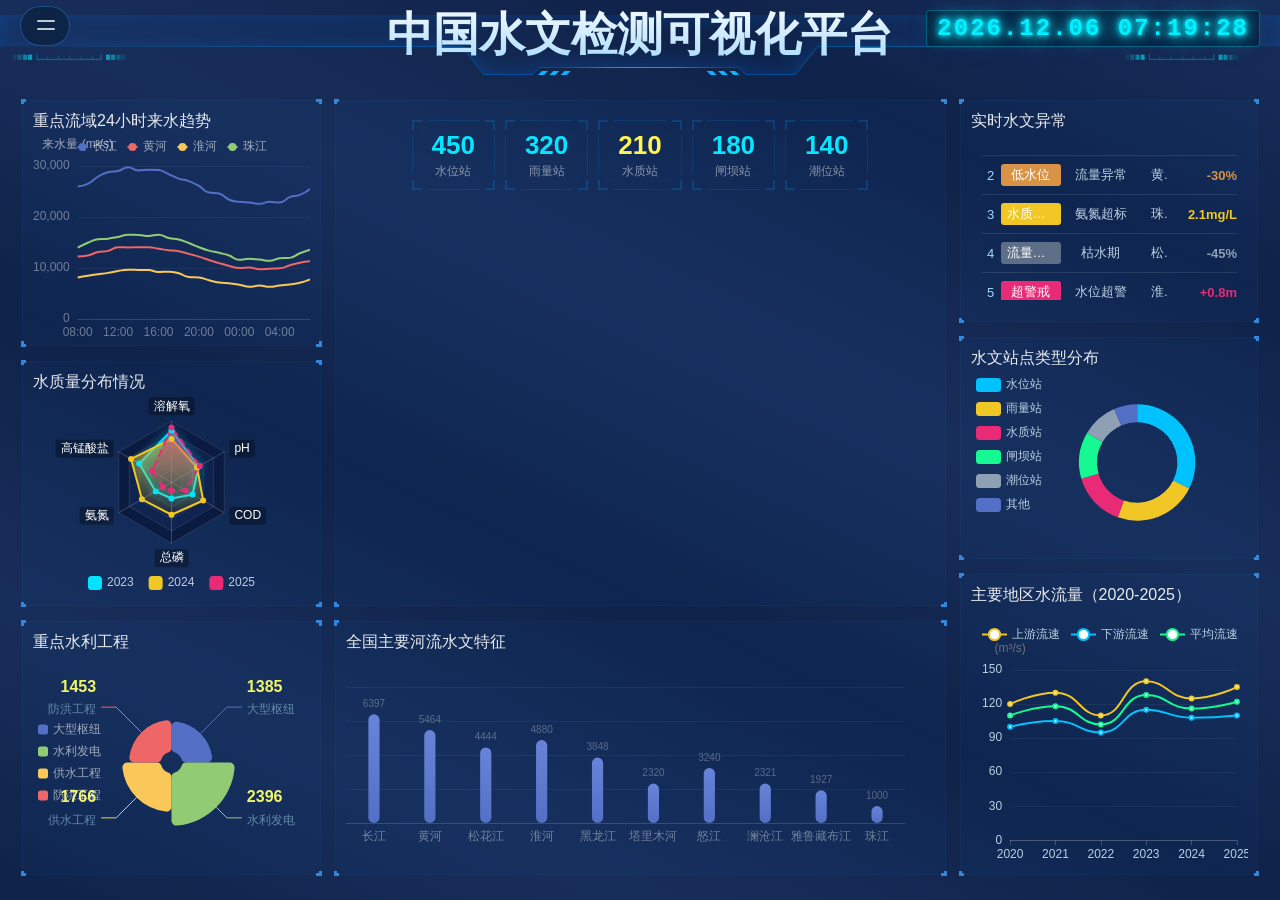
==== commit 63f20faf: "fix: harden dashboard encoding and repo hygiene" ====
--- a/src/main/resources/static/index/index.html
+++ b/src/main/resources/static/index/index.html
@@ -25,9 +25,9 @@
         <span></span>
 
         <ul>
-            <li><a href="../waterproject/waterproject.html" data-title="水利工程" title="水利工程" aria-label="水利工程"><span class="nav-icon">🏗️</span><span class="nav-text">水利工程</span></a></li>
-            <li><a href="../waterlevel/waterlevel.html" data-title="水位动态监测" title="水位动态监测" aria-label="水位动态监测"><span class="nav-icon">🌊</span><span class="nav-text">水位动态监测</span></a></li>
-            <li><a href="../prediction/prediction.html" data-title="水位预测" title="水位预测" aria-label="水位预测"><span class="nav-icon">🤖</span><span class="nav-text">水位预测</span></a></li>
+            <li><a href="../waterproject/waterproject.html" data-title="重点水利工程" title="重点水利工程" aria-label="重点水利工程"><span class="nav-icon">🏗️</span><span class="nav-text">重点水利工程</span></a></li>
+            <li><a href="../waterlevel/waterlevel.html" data-title="动态水位监测" title="动态水位监测" aria-label="动态水位监测"><span class="nav-icon">🌊</span><span class="nav-text">动态水位监测</span></a></li>
+            <li><a href="../prediction/prediction.html" data-title="水质水位预测" title="水质水位预测" aria-label="水质水位预测"><span class="nav-icon">🤖</span><span class="nav-text">水质水位预测</span></a></li>
             <li><a href="../floodcontrol/Flood_Control_And_Drought_Relief.html" data-title="防汛抗旱" title="防汛抗旱" aria-label="防汛抗旱"><span class="nav-icon">🛡️</span><span class="nav-text">防汛抗旱</span></a></li>
         </ul>
     </div>
